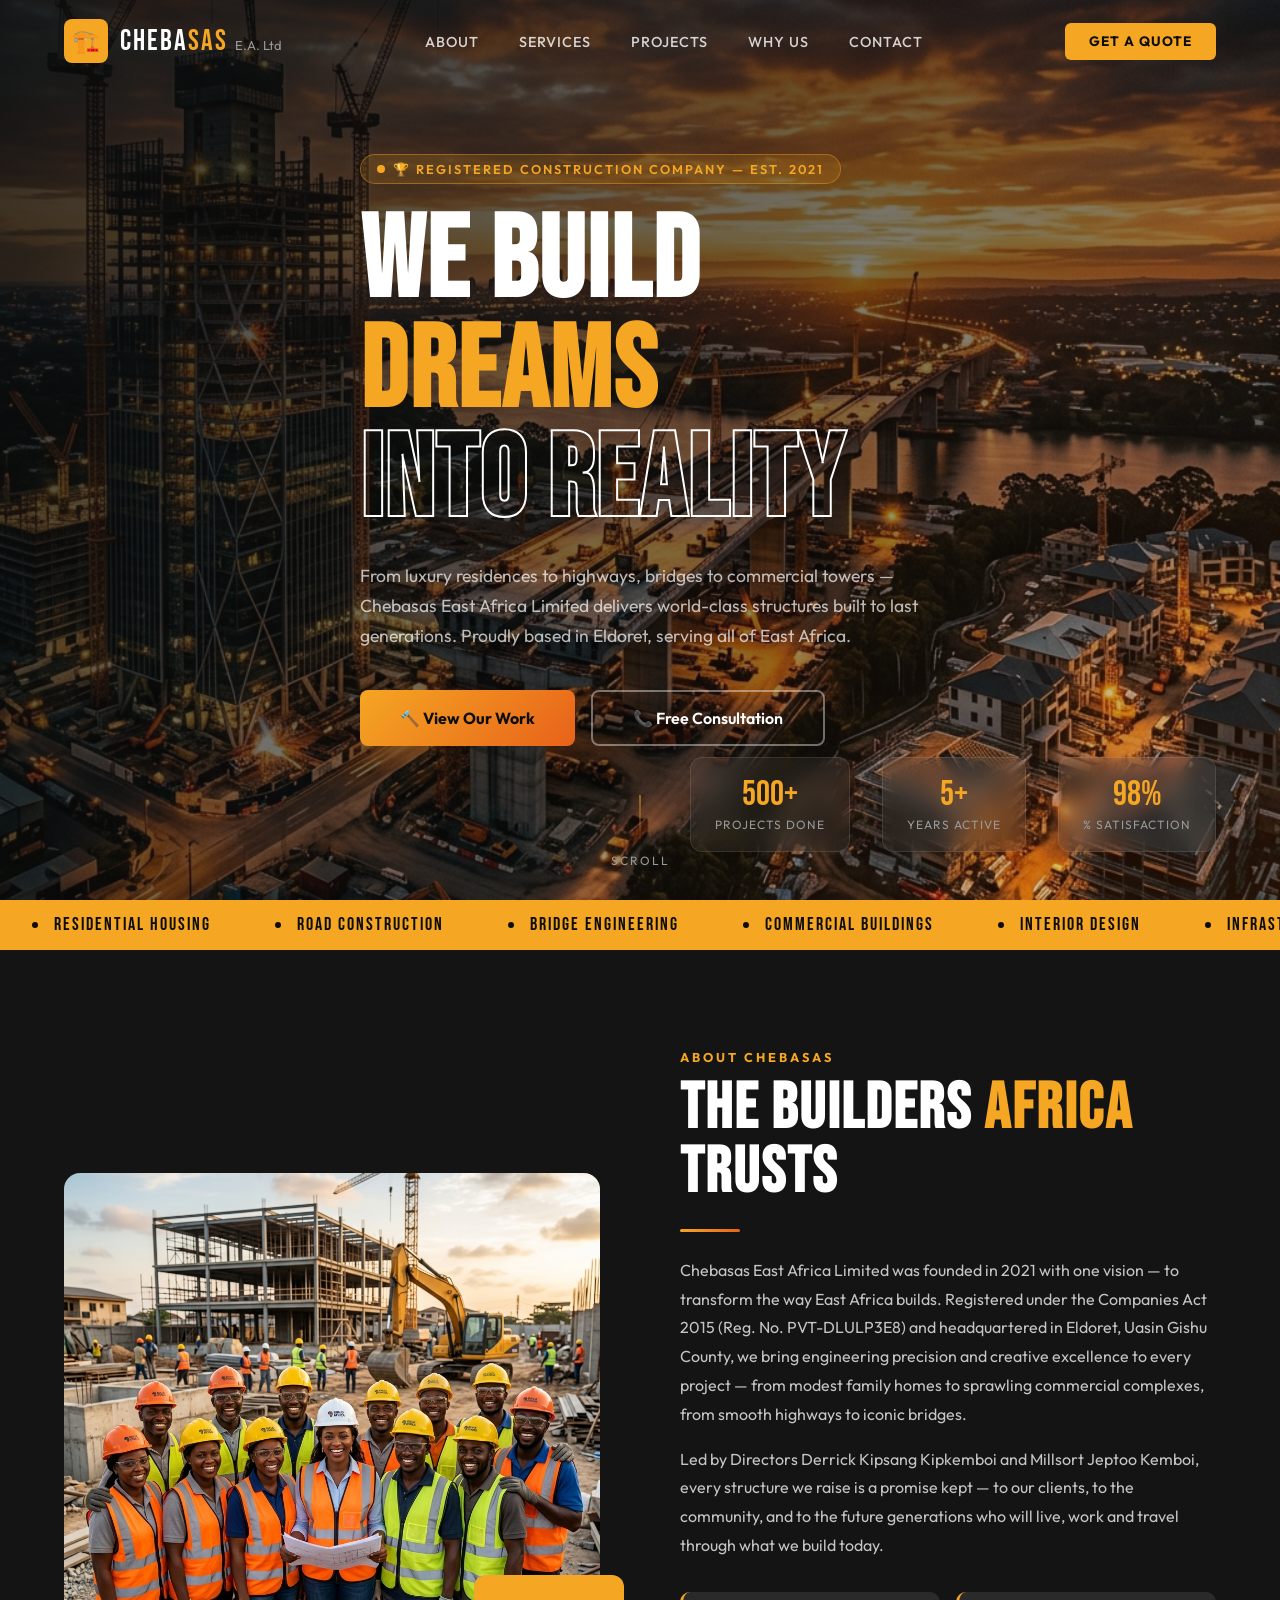
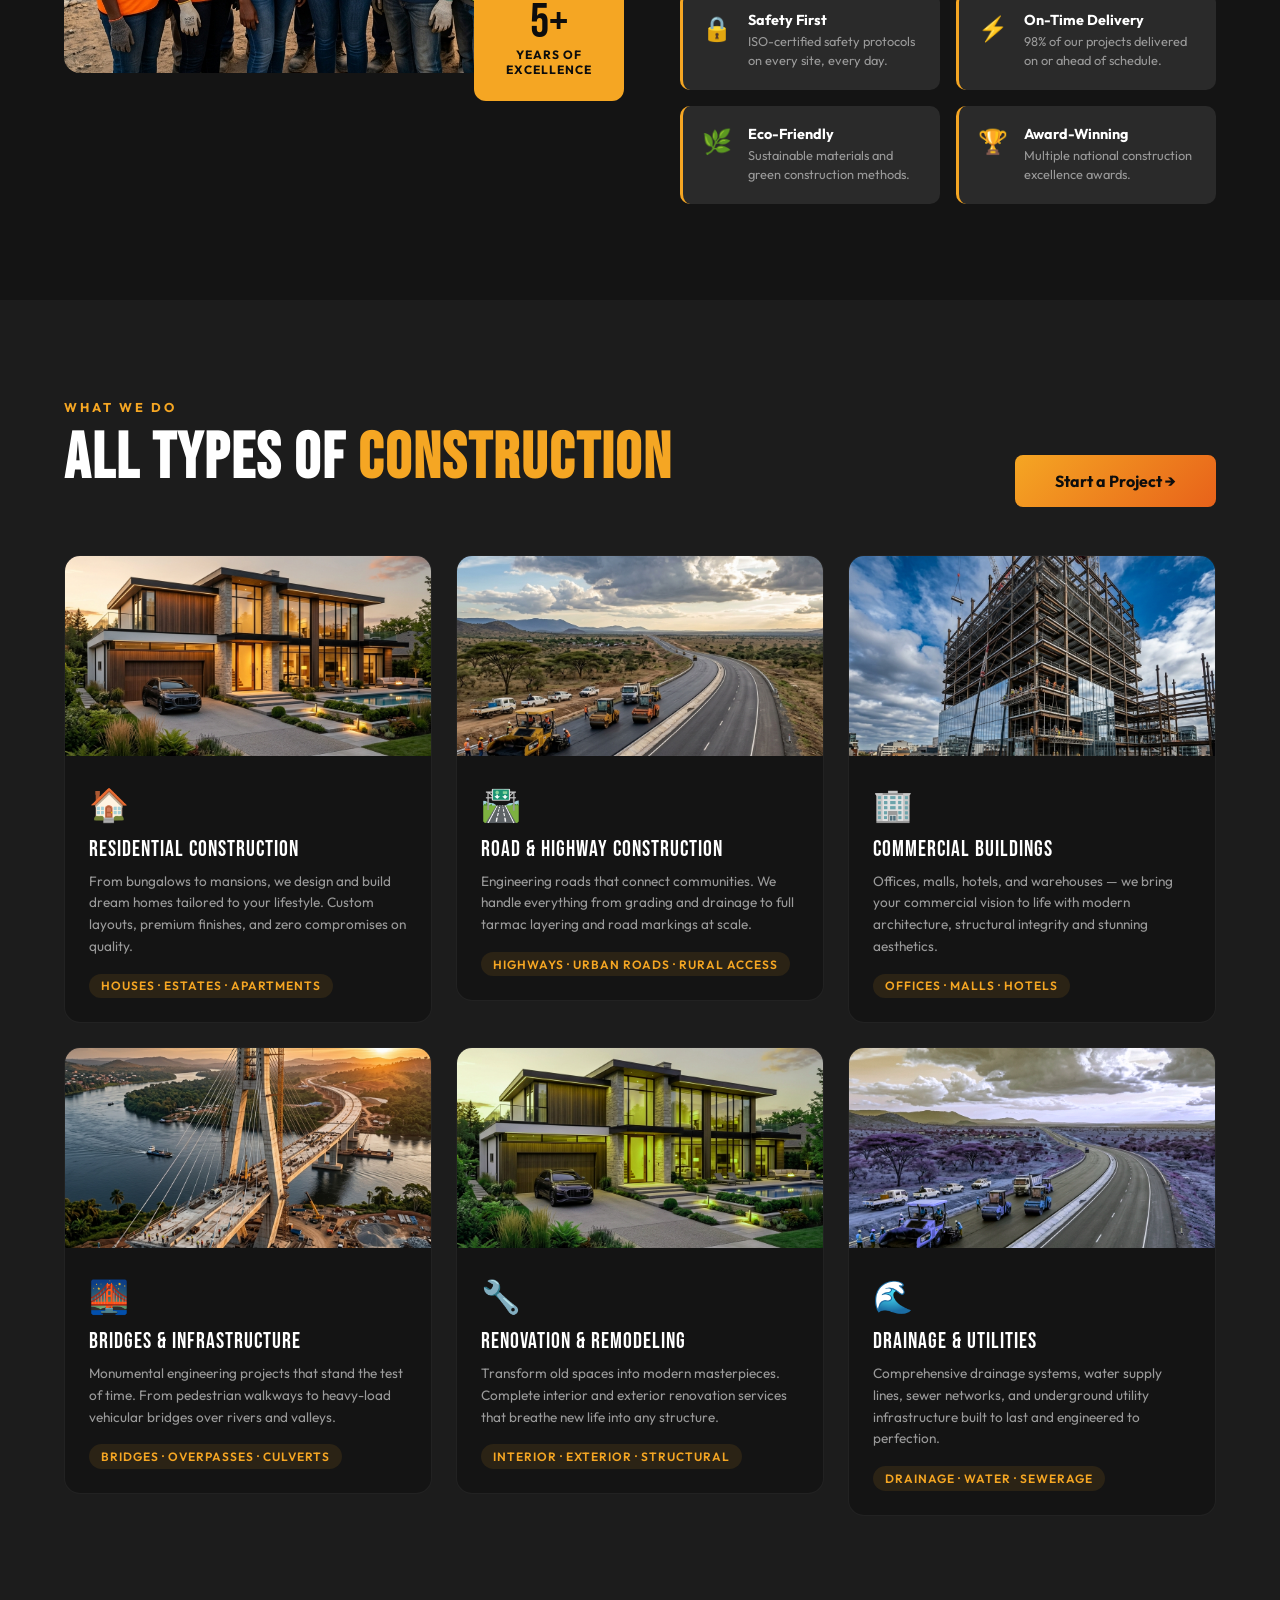
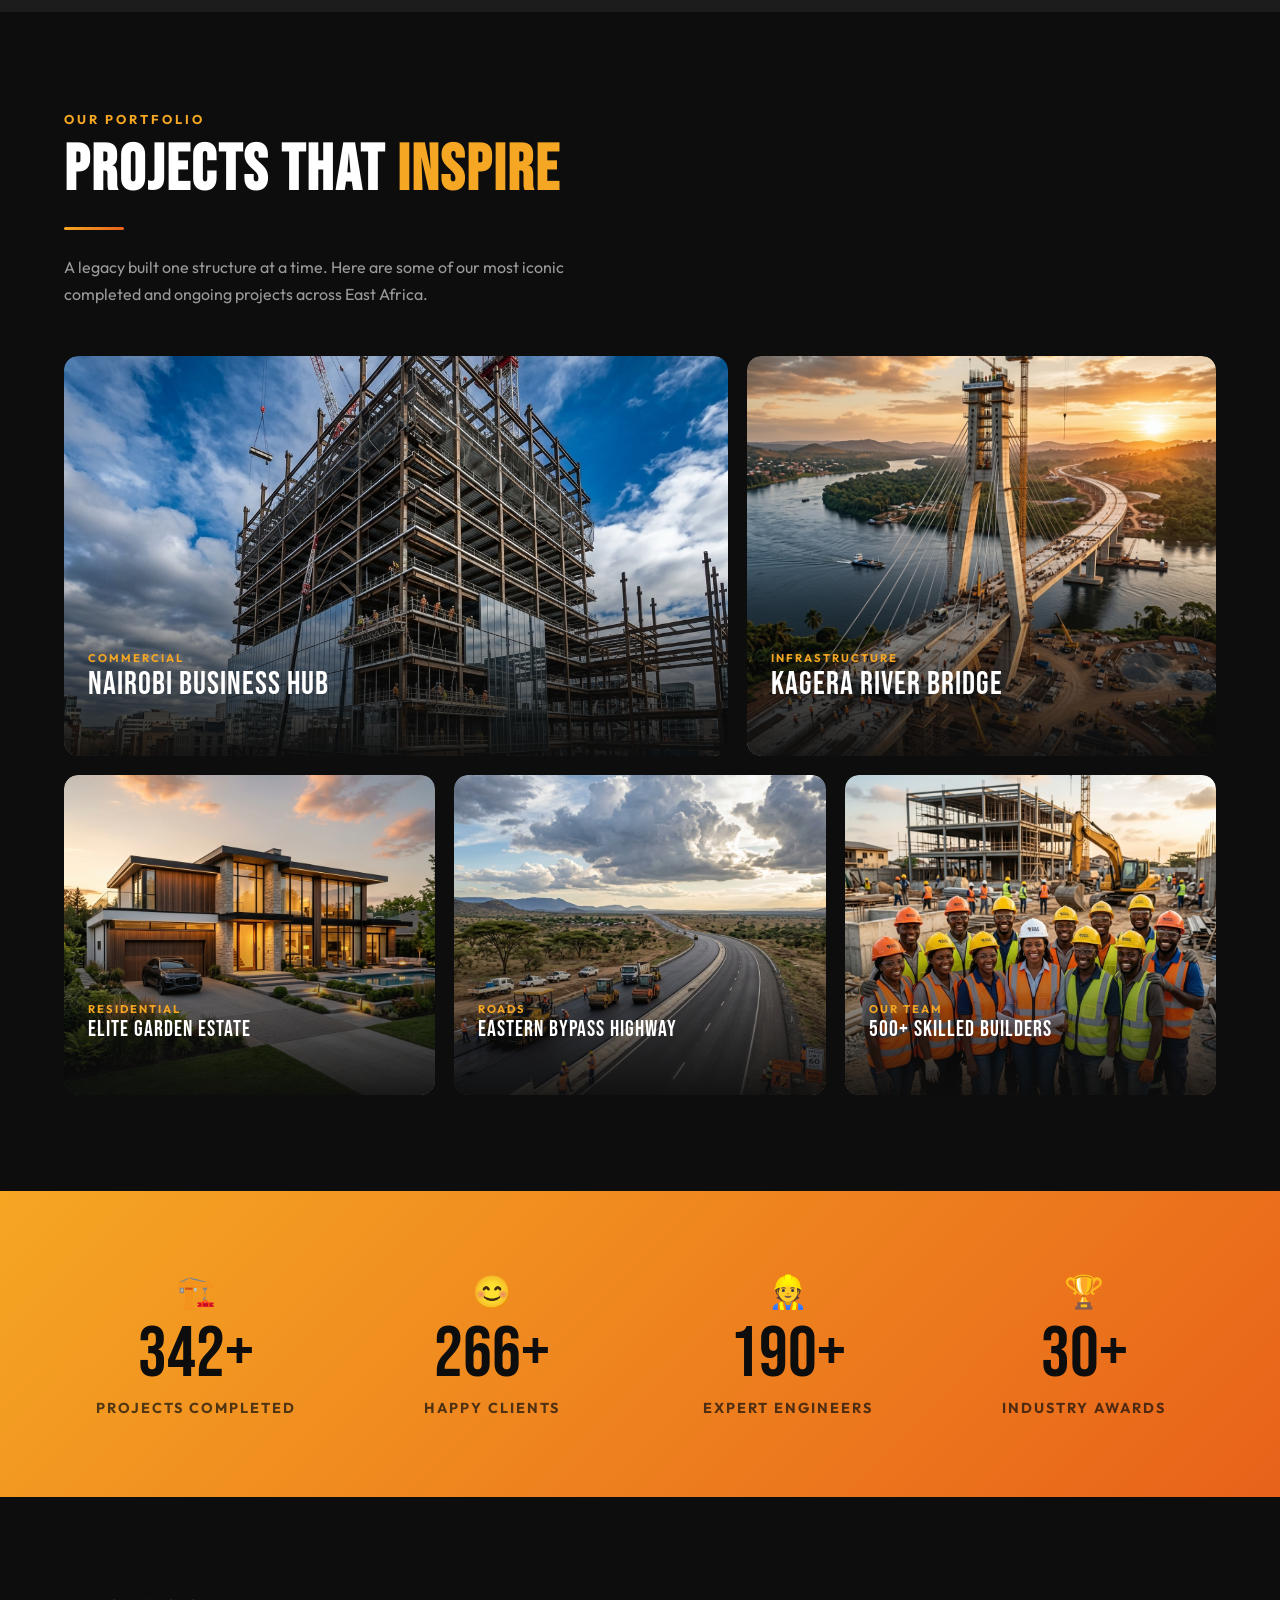
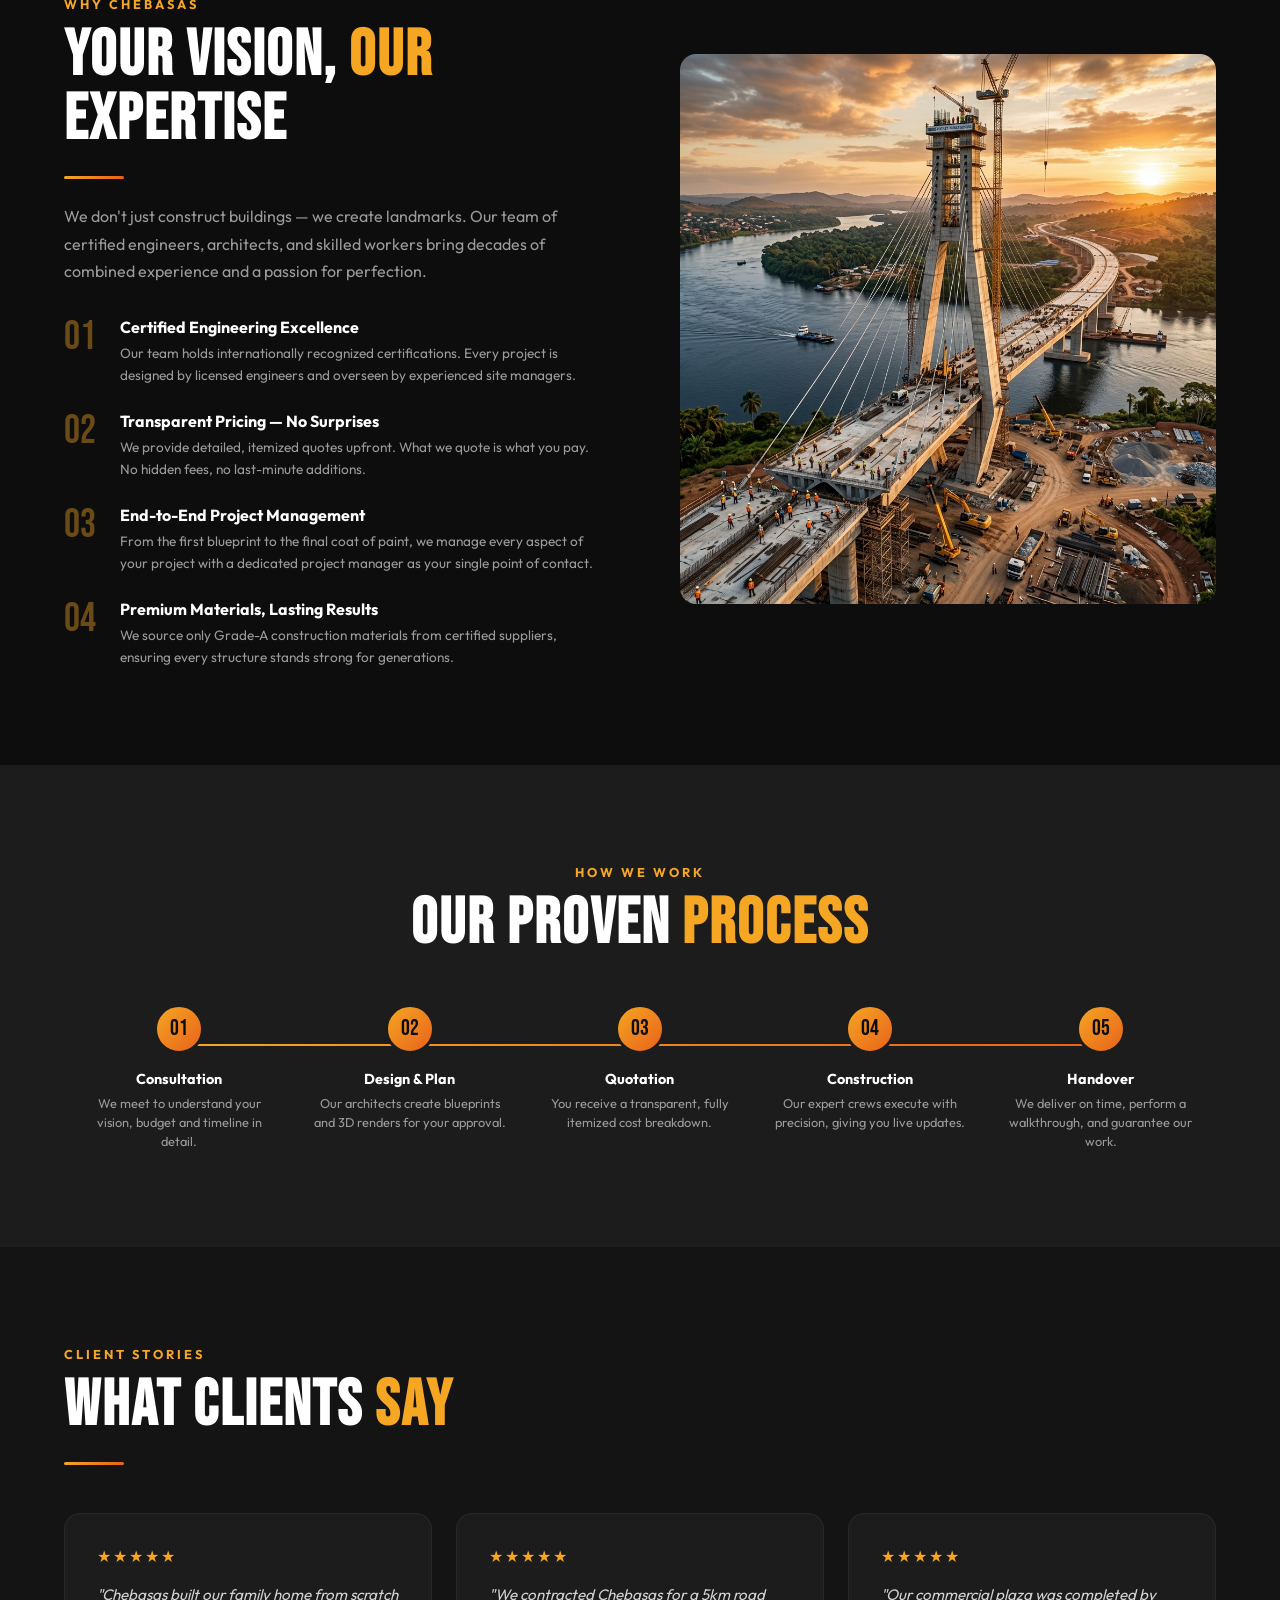
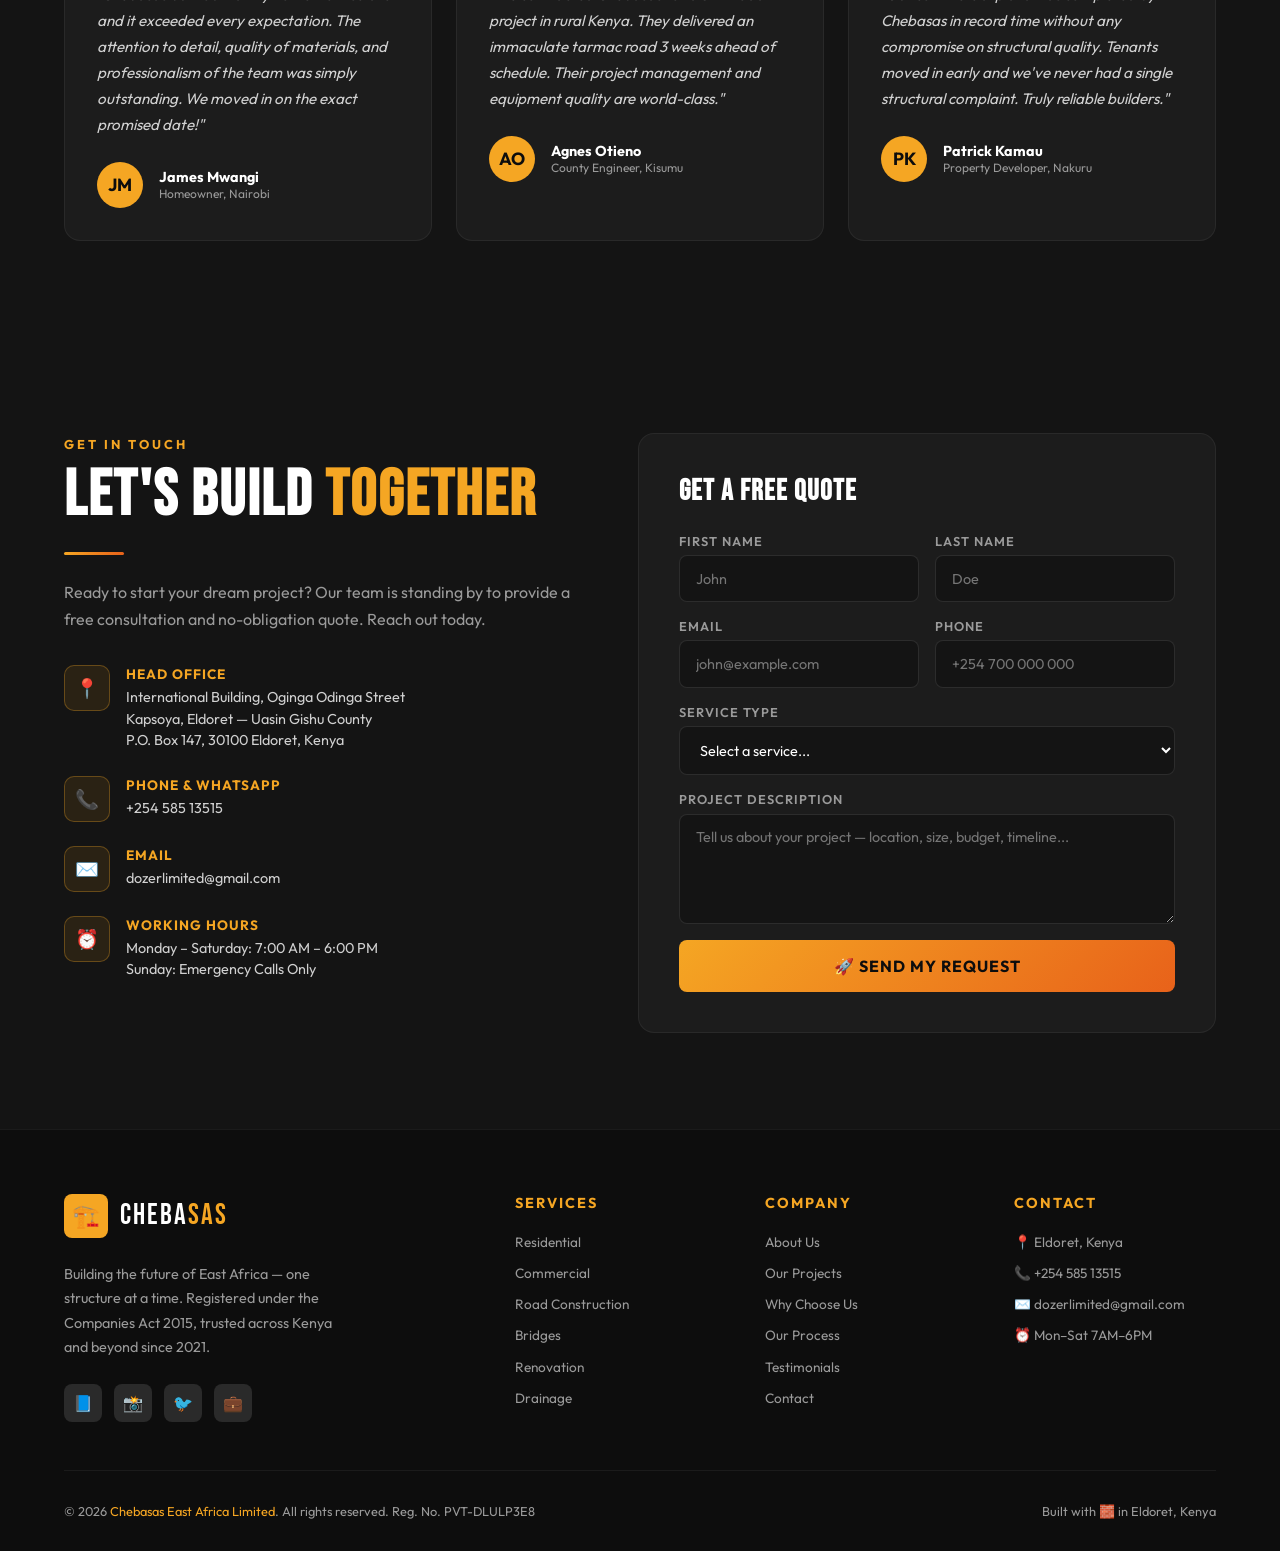
==== index.html @ a3291aaa "Initial commit - Chebasas Website Static Files" ====
<!DOCTYPE html>
<html lang="en">
<head>
  <meta charset="UTF-8" />
  <meta name="viewport" content="width=device-width, initial-scale=1.0" />
  <title>Chebasas East Africa Limited | Building Tomorrow, Today</title>
  <meta name="description" content="Chebasas East Africa Limited — Kenya's trusted construction experts in residential, commercial, road, bridge and infrastructure projects. Based in Eldoret, serving all of East Africa." />
  <link rel="stylesheet" href="style.css" />
</head>
<body>

<!-- NAV -->
<nav id="navbar">
  <a href="#hero" class="nav-logo">
    <div class="nav-logo-icon">🏗️</div>
    <div class="nav-logo-text">CHEBA<span>SAS</span> <small style="font-size:0.45em;letter-spacing:0;color:var(--text-muted);font-family:'Outfit',sans-serif;font-weight:400">E.A. Ltd</small></div>
  </a>
  <ul class="nav-links">
    <li><a href="#about">About</a></li>
    <li><a href="#services">Services</a></li>
    <li><a href="#projects">Projects</a></li>
    <li><a href="#why">Why Us</a></li>
    <li><a href="#contact">Contact</a></li>
  </ul>
  <a href="#contact" class="nav-cta">Get a Quote</a>
  <div class="hamburger" id="hamburger" onclick="toggleMenu()">
    <span></span><span></span><span></span>
  </div>
</nav>

<!-- HERO -->
<section id="hero">
  <div class="hero-bg"></div>
  <div class="hero-content">
    <div class="hero-badge">🏆 Registered Construction Company — Est. 2021</div>
    <h1 class="hero-title">
      <span>WE BUILD</span>
      <span class="accent">DREAMS</span>
      <span class="stroke">INTO REALITY</span>
    </h1>
    <p class="hero-sub">From luxury residences to highways, bridges to commercial towers — Chebasas East Africa Limited delivers world-class structures built to last generations. Proudly based in Eldoret, serving all of East Africa.</p>
    <div class="hero-actions">
      <a href="#projects" class="btn-primary">🔨 View Our Work</a>
      <a href="#contact" class="btn-outline">📞 Free Consultation</a>
    </div>
  </div>
  <div class="hero-stats">
    <div class="hero-stat">
      <div class="hero-stat-num" data-target="500">0</div>
      <div class="hero-stat-label">Projects Done</div>
    </div>
    <div class="hero-stat">
      <div class="hero-stat-num" data-target="5">0</div>
      <div class="hero-stat-label">Years Active</div>
    </div>
    <div class="hero-stat">
      <div class="hero-stat-num" data-target="98">0</div>
      <div class="hero-stat-label">% Satisfaction</div>
    </div>
  </div>
  <div class="scroll-indicator">
    <div class="scroll-line"></div>
    <span>Scroll</span>
  </div>
</section>

<!-- TICKER -->
<div id="ticker">
  <div class="ticker-wrap" id="ticker-wrap">
    <span class="ticker-item"><span class="ticker-dot"></span> RESIDENTIAL HOUSING</span>
    <span class="ticker-item"><span class="ticker-dot"></span> ROAD CONSTRUCTION</span>
    <span class="ticker-item"><span class="ticker-dot"></span> BRIDGE ENGINEERING</span>
    <span class="ticker-item"><span class="ticker-dot"></span> COMMERCIAL BUILDINGS</span>
    <span class="ticker-item"><span class="ticker-dot"></span> INTERIOR DESIGN</span>
    <span class="ticker-item"><span class="ticker-dot"></span> INFRASTRUCTURE</span>
    <span class="ticker-item"><span class="ticker-dot"></span> RENOVATIONS</span>
    <span class="ticker-item"><span class="ticker-dot"></span> DRAINAGE SYSTEMS</span>
    <span class="ticker-item"><span class="ticker-dot"></span> RESIDENTIAL HOUSING</span>
    <span class="ticker-item"><span class="ticker-dot"></span> ROAD CONSTRUCTION</span>
    <span class="ticker-item"><span class="ticker-dot"></span> BRIDGE ENGINEERING</span>
    <span class="ticker-item"><span class="ticker-dot"></span> COMMERCIAL BUILDINGS</span>
    <span class="ticker-item"><span class="ticker-dot"></span> INTERIOR DESIGN</span>
    <span class="ticker-item"><span class="ticker-dot"></span> INFRASTRUCTURE</span>
    <span class="ticker-item"><span class="ticker-dot"></span> RENOVATIONS</span>
    <span class="ticker-item"><span class="ticker-dot"></span> DRAINAGE SYSTEMS</span>
  </div>
</div>

<!-- ABOUT -->
<section id="about">
  <div class="container">
    <div class="about-grid">
      <div class="about-img-wrap fade-left">
        <img src="images/team_photo.png" alt="Chebasas Construction Team" class="about-img-main" />
        <div class="about-img-badge">
          <div class="num">5+</div>
          <div class="lbl">Years of<br>Excellence</div>
        </div>
      </div>
      <div class="fade-right">
        <span class="section-tag">About Chebasas</span>
        <h2 class="section-title">THE BUILDERS <span>AFRICA</span> TRUSTS</h2>
        <div class="divider"></div>
        <p style="color: rgba(255,255,255,0.75); line-height:1.8; margin-bottom:1rem;">Chebasas East Africa Limited was founded in 2021 with one vision — to transform the way East Africa builds. Registered under the Companies Act 2015 (Reg. No. PVT-DLULP3E8) and headquartered in Eldoret, Uasin Gishu County, we bring engineering precision and creative excellence to every project — from modest family homes to sprawling commercial complexes, from smooth highways to iconic bridges.</p>
        <p style="color: rgba(255,255,255,0.75); line-height:1.8; margin-bottom:2rem;">Led by Directors Derrick Kipsang Kipkemboi and Millsort Jeptoo Kemboi, every structure we raise is a promise kept — to our clients, to the community, and to the future generations who will live, work and travel through what we build today.</p>
        <div class="about-features">
          <div class="about-feat">
            <div class="about-feat-icon">🔒</div>
            <div><h4>Safety First</h4><p>ISO-certified safety protocols on every site, every day.</p></div>
          </div>
          <div class="about-feat">
            <div class="about-feat-icon">⚡</div>
            <div><h4>On-Time Delivery</h4><p>98% of our projects delivered on or ahead of schedule.</p></div>
          </div>
          <div class="about-feat">
            <div class="about-feat-icon">🌿</div>
            <div><h4>Eco-Friendly</h4><p>Sustainable materials and green construction methods.</p></div>
          </div>
          <div class="about-feat">
            <div class="about-feat-icon">🏆</div>
            <div><h4>Award-Winning</h4><p>Multiple national construction excellence awards.</p></div>
          </div>
        </div>
      </div>
    </div>
  </div>
</section>

<!-- SERVICES -->
<section id="services">
  <div class="container">
    <div class="services-header">
      <div>
        <span class="section-tag">What We Do</span>
        <h2 class="section-title">ALL TYPES OF <span>CONSTRUCTION</span></h2>
      </div>
      <a href="#contact" class="btn-primary">Start a Project →</a>
    </div>
    <div class="services-grid">
      <a href="service.html?id=residential" class="service-link fade-up" aria-label="View Residential Construction">
        <div class="service-card">
          <div class="service-card-overlay"></div>
          <img src="images/project_residential.png" alt="Residential Construction" class="service-card-img" />
          <div class="service-card-body">
            <div class="service-card-icon">🏠</div>
            <div class="service-card-title">Residential Construction</div>
            <p class="service-card-desc">From bungalows to mansions, we design and build dream homes tailored to your lifestyle. Custom layouts, premium finishes, and zero compromises on quality.</p>
            <span class="service-card-tag">Houses · Estates · Apartments</span>
          </div>
        </div>
      </a>
      <a href="service.html?id=roads" class="service-link fade-up" style="transition-delay:0.1s" aria-label="View Road Construction">
        <div class="service-card">
          <div class="service-card-overlay"></div>
          <img src="images/project_roads.png" alt="Road Construction" class="service-card-img" />
          <div class="service-card-body">
            <div class="service-card-icon">🛣️</div>
            <div class="service-card-title">Road & Highway Construction</div>
            <p class="service-card-desc">Engineering roads that connect communities. We handle everything from grading and drainage to full tarmac layering and road markings at scale.</p>
            <span class="service-card-tag">Highways · Urban Roads · Rural Access</span>
          </div>
        </div>
      </a>
      <a href="service.html?id=commercial" class="service-link fade-up" style="transition-delay:0.2s" aria-label="View Commercial Buildings">
        <div class="service-card">
          <div class="service-card-overlay"></div>
          <img src="images/project_commercial.png" alt="Commercial Construction" class="service-card-img" />
          <div class="service-card-body">
            <div class="service-card-icon">🏢</div>
            <div class="service-card-title">Commercial Buildings</div>
            <p class="service-card-desc">Offices, malls, hotels, and warehouses — we bring your commercial vision to life with modern architecture, structural integrity and stunning aesthetics.</p>
            <span class="service-card-tag">Offices · Malls · Hotels</span>
          </div>
        </div>
      </a>
      <a href="service.html?id=bridges" class="service-link fade-up" style="transition-delay:0.3s" aria-label="View Bridges & Infrastructure">
        <div class="service-card">
          <div class="service-card-overlay"></div>
          <img src="images/project_bridge.png" alt="Bridge Construction" class="service-card-img" />
          <div class="service-card-body">
            <div class="service-card-icon">🌉</div>
            <div class="service-card-title">Bridges & Infrastructure</div>
            <p class="service-card-desc">Monumental engineering projects that stand the test of time. From pedestrian walkways to heavy-load vehicular bridges over rivers and valleys.</p>
            <span class="service-card-tag">Bridges · Overpasses · Culverts</span>
          </div>
        </div>
      </a>
      <a href="service.html?id=renovation" class="service-link fade-up" style="transition-delay:0.4s" aria-label="View Renovation & Remodeling">
        <div class="service-card">
          <div class="service-card-overlay"></div>
          <img src="images/project_residential.png" alt="Renovation" class="service-card-img" style="filter:hue-rotate(30deg)" />
          <div class="service-card-body">
            <div class="service-card-icon">🔧</div>
            <div class="service-card-title">Renovation & Remodeling</div>
            <p class="service-card-desc">Transform old spaces into modern masterpieces. Complete interior and exterior renovation services that breathe new life into any structure.</p>
            <span class="service-card-tag">Interior · Exterior · Structural</span>
          </div>
        </div>
      </a>
      <a href="service.html?id=drainage" class="service-link fade-up" style="transition-delay:0.5s" aria-label="View Drainage & Utilities">
        <div class="service-card">
          <div class="service-card-overlay"></div>
          <img src="images/project_roads.png" alt="Drainage and Utilities" class="service-card-img" style="filter:hue-rotate(200deg)" />
          <div class="service-card-body">
            <div class="service-card-icon">🌊</div>
            <div class="service-card-title">Drainage & Utilities</div>
            <p class="service-card-desc">Comprehensive drainage systems, water supply lines, sewer networks, and underground utility infrastructure built to last and engineered to perfection.</p>
            <span class="service-card-tag">Drainage · Water · Sewerage</span>
          </div>
        </div>
      </a>
    </div>
  </div>
</section>

<!-- PROJECTS -->
<section id="projects">
  <div class="container">
    <span class="section-tag">Our Portfolio</span>
    <h2 class="section-title">PROJECTS THAT <span>INSPIRE</span></h2>
    <div class="divider"></div>
    <p class="section-sub">A legacy built one structure at a time. Here are some of our most iconic completed and ongoing projects across East Africa.</p>
    <div class="projects-grid">
      <a href="project.html?id=nairobi-hub" class="proj-link proj-1 fade-up" aria-label="View Nairobi Business Hub">
        <div class="proj">
          <img src="images/project_commercial.png" alt="Nairobi Commercial Tower" />
          <div class="proj-overlay"></div>
          <div class="proj-info">
            <div class="proj-cat">Commercial</div>
            <div class="proj-name big">Nairobi Business Hub</div>
            <div class="proj-arrow">→</div>
          </div>
        </div>
      </a>
      <a href="project.html?id=kagera-bridge" class="proj-link proj-2 fade-up" style="transition-delay:0.15s" aria-label="View Kagera River Bridge">
        <div class="proj">
          <img src="images/project_bridge.png" alt="River Bridge" />
          <div class="proj-overlay"></div>
          <div class="proj-info">
            <div class="proj-cat">Infrastructure</div>
            <div class="proj-name big">Kagera River Bridge</div>
            <div class="proj-arrow">→</div>
          </div>
        </div>
      </a>
      <a href="project.html?id=elite-estate" class="proj-link proj-3 fade-up" style="transition-delay:0.2s" aria-label="View Elite Garden Estate">
        <div class="proj">
          <img src="images/project_residential.png" alt="Luxury Estate" />
          <div class="proj-overlay"></div>
          <div class="proj-info">
            <div class="proj-cat">Residential</div>
            <div class="proj-name">Elite Garden Estate</div>
            <div class="proj-arrow">→</div>
          </div>
        </div>
      </a>
      <a href="project.html?id=eastern-bypass" class="proj-link proj-4 fade-up" style="transition-delay:0.3s" aria-label="View Eastern Bypass Highway">
        <div class="proj">
          <img src="images/project_roads.png" alt="Highway Project" />
          <div class="proj-overlay"></div>
          <div class="proj-info">
            <div class="proj-cat">Roads</div>
            <div class="proj-name">Eastern Bypass Highway</div>
            <div class="proj-arrow">→</div>
          </div>
        </div>
      </a>
      <a href="project.html?id=skilled-builders" class="proj-link proj-5 fade-up" style="transition-delay:0.4s" aria-label="Meet Our Team">
        <div class="proj">
          <img src="images/team_photo.png" alt="Team in Action" />
          <div class="proj-overlay"></div>
          <div class="proj-info">
            <div class="proj-cat">Our Team</div>
            <div class="proj-name">500+ Skilled Builders</div>
            <div class="proj-arrow">→</div>
          </div>
        </div>
      </a>
    </div>
  </div>
</section>

<!-- STATS -->
<section id="stats">
  <div class="container">
    <div class="stats-grid">
      <div class="fade-up">
        <div class="stat-icon">🏗️</div>
        <div class="stat-num" data-target="500">0</div>
        <div class="stat-label">Projects Completed</div>
      </div>
      <div class="fade-up" style="transition-delay:0.1s">
        <div class="stat-icon">😊</div>
        <div class="stat-num" data-target="400">0</div>
        <div class="stat-label">Happy Clients</div>
      </div>
      <div class="fade-up" style="transition-delay:0.2s">
        <div class="stat-icon">👷</div>
        <div class="stat-num" data-target="250">0</div>
        <div class="stat-label">Expert Engineers</div>
      </div>
      <div class="fade-up" style="transition-delay:0.3s">
        <div class="stat-icon">🏆</div>
        <div class="stat-num" data-target="30">0</div>
        <div class="stat-label">Industry Awards</div>
      </div>
    </div>
  </div>
</section>

<!-- WHY US -->
<section id="why">
  <div class="container">
    <div class="why-grid">
      <div class="fade-left">
        <span class="section-tag">Why Chebasas</span>
        <h2 class="section-title">YOUR VISION, <span>OUR</span> EXPERTISE</h2>
        <div class="divider"></div>
        <p style="color:var(--text-muted);line-height:1.7;margin-bottom:1rem;">We don't just construct buildings — we create landmarks. Our team of certified engineers, architects, and skilled workers bring decades of combined experience and a passion for perfection.</p>
        <div class="why-points">
          <div class="why-point">
            <div class="why-point-num">01</div>
            <div>
              <h4>Certified Engineering Excellence</h4>
              <p>Our team holds internationally recognized certifications. Every project is designed by licensed engineers and overseen by experienced site managers.</p>
            </div>
          </div>
          <div class="why-point">
            <div class="why-point-num">02</div>
            <div>
              <h4>Transparent Pricing — No Surprises</h4>
              <p>We provide detailed, itemized quotes upfront. What we quote is what you pay. No hidden fees, no last-minute additions.</p>
            </div>
          </div>
          <div class="why-point">
            <div class="why-point-num">03</div>
            <div>
              <h4>End-to-End Project Management</h4>
              <p>From the first blueprint to the final coat of paint, we manage every aspect of your project with a dedicated project manager as your single point of contact.</p>
            </div>
          </div>
          <div class="why-point">
            <div class="why-point-num">04</div>
            <div>
              <h4>Premium Materials, Lasting Results</h4>
              <p>We source only Grade-A construction materials from certified suppliers, ensuring every structure stands strong for generations.</p>
            </div>
          </div>
        </div>
      </div>
      <div class="fade-right">
        <img src="images/project_bridge.png" alt="Why Chebasas" class="why-img" />
      </div>
    </div>
  </div>
</section>

<!-- PROCESS -->
<section id="process">
  <div class="container">
    <div style="text-align:center; margin-bottom:1rem;">
      <span class="section-tag">How We Work</span>
      <h2 class="section-title">OUR PROVEN <span>PROCESS</span></h2>
    </div>
    <div class="process-steps">
      <div class="process-step fade-up">
        <div class="step-circle">01</div>
        <div class="step-title">Consultation</div>
        <p class="step-desc">We meet to understand your vision, budget and timeline in detail.</p>
      </div>
      <div class="process-step fade-up" style="transition-delay:0.1s">
        <div class="step-circle">02</div>
        <div class="step-title">Design & Plan</div>
        <p class="step-desc">Our architects create blueprints and 3D renders for your approval.</p>
      </div>
      <div class="process-step fade-up" style="transition-delay:0.2s">
        <div class="step-circle">03</div>
        <div class="step-title">Quotation</div>
        <p class="step-desc">You receive a transparent, fully itemized cost breakdown.</p>
      </div>
      <div class="process-step fade-up" style="transition-delay:0.3s">
        <div class="step-circle">04</div>
        <div class="step-title">Construction</div>
        <p class="step-desc">Our expert crews execute with precision, giving you live updates.</p>
      </div>
      <div class="process-step fade-up" style="transition-delay:0.4s">
        <div class="step-circle">05</div>
        <div class="step-title">Handover</div>
        <p class="step-desc">We deliver on time, perform a walkthrough, and guarantee our work.</p>
      </div>
    </div>
  </div>
</section>

<!-- TESTIMONIALS -->
<section id="testimonials">
  <div class="container">
    <span class="section-tag">Client Stories</span>
    <h2 class="section-title">WHAT CLIENTS <span>SAY</span></h2>
    <div class="divider"></div>
    <div class="testimonials-grid">
      <div class="testi-card fade-up">
        <div class="stars">★★★★★</div>
        <p class="testi-text">"Chebasas built our family home from scratch and it exceeded every expectation. The attention to detail, quality of materials, and professionalism of the team was simply outstanding. We moved in on the exact promised date!"</p>
        <div class="testi-author">
          <div class="testi-avatar">JM</div>
          <div>
            <div class="testi-name">James Mwangi</div>
            <div class="testi-role">Homeowner, Nairobi</div>
          </div>
        </div>
      </div>
      <div class="testi-card fade-up" style="transition-delay:0.1s">
        <div class="stars">★★★★★</div>
        <p class="testi-text">"We contracted Chebasas for a 5km road project in rural Kenya. They delivered an immaculate tarmac road 3 weeks ahead of schedule. Their project management and equipment quality are world-class."</p>
        <div class="testi-author">
          <div class="testi-avatar">AO</div>
          <div>
            <div class="testi-name">Agnes Otieno</div>
            <div class="testi-role">County Engineer, Kisumu</div>
          </div>
        </div>
      </div>
      <div class="testi-card fade-up" style="transition-delay:0.2s">
        <div class="stars">★★★★★</div>
        <p class="testi-text">"Our commercial plaza was completed by Chebasas in record time without any compromise on structural quality. Tenants moved in early and we've never had a single structural complaint. Truly reliable builders."</p>
        <div class="testi-author">
          <div class="testi-avatar">PK</div>
          <div>
            <div class="testi-name">Patrick Kamau</div>
            <div class="testi-role">Property Developer, Nakuru</div>
          </div>
        </div>
      </div>
    </div>
  </div>
</section>

<!-- CONTACT -->
<section id="contact">
  <div class="container">
    <div class="contact-grid">
      <div class="fade-left">
        <span class="section-tag">Get In Touch</span>
        <h2 class="section-title">LET'S BUILD <span>TOGETHER</span></h2>
        <div class="divider"></div>
        <p style="color:var(--text-muted);line-height:1.7;margin-bottom:2rem;">Ready to start your dream project? Our team is standing by to provide a free consultation and no-obligation quote. Reach out today.</p>
        <div class="contact-info">
          <div class="contact-item">
            <div class="contact-icon">📍</div>
            <div>
              <h4>Head Office</h4>
              <p>International Building, Oginga Odinga Street<br>Kapsoya, Eldoret — Uasin Gishu County<br>P.O. Box 147, 30100 Eldoret, Kenya</p>
            </div>
          </div>
          <div class="contact-item">
            <div class="contact-icon">📞</div>
            <div>
              <h4>Phone & WhatsApp</h4>
              <p>+254 585 13515</p>
            </div>
          </div>
          <div class="contact-item">
            <div class="contact-icon">✉️</div>
            <div>
              <h4>Email</h4>
              <p>dozerlimited@gmail.com</p>
            </div>
          </div>
          <div class="contact-item">
            <div class="contact-icon">⏰</div>
            <div>
              <h4>Working Hours</h4>
              <p>Monday – Saturday: 7:00 AM – 6:00 PM<br>Sunday: Emergency Calls Only</p>
            </div>
          </div>
        </div>
      </div>
      <div class="fade-right">
        <div class="contact-form">
          <h3>GET A FREE QUOTE</h3>
          <div class="form-row">
            <div class="form-group">
              <label for="fname">First Name</label>
              <input type="text" id="fname" placeholder="John" />
            </div>
            <div class="form-group">
              <label for="lname">Last Name</label>
              <input type="text" id="lname" placeholder="Doe" />
            </div>
          </div>
          <div class="form-row">
            <div class="form-group">
              <label for="email">Email</label>
              <input type="email" id="email" placeholder="john@example.com" />
            </div>
            <div class="form-group">
              <label for="phone">Phone</label>
              <input type="tel" id="phone" placeholder="+254 700 000 000" />
            </div>
          </div>
          <div class="form-group">
            <label for="service">Service Type</label>
            <select id="service">
              <option value="">Select a service...</option>
              <option>Residential Construction</option>
              <option>Commercial Building</option>
              <option>Road Construction</option>
              <option>Bridge / Infrastructure</option>
              <option>Renovation & Remodeling</option>
              <option>Drainage & Utilities</option>
              <option>Other</option>
            </select>
          </div>
          <div class="form-group">
            <label for="message">Project Description</label>
            <textarea id="message" placeholder="Tell us about your project — location, size, budget, timeline..."></textarea>
          </div>
          <button type="button" class="btn-submit" onclick="submitForm()">🚀 Send My Request</button>
        </div>
      </div>
    </div>
  </div>
</section>

<!-- FOOTER -->
<footer>
  <div class="container">
    <div class="footer-grid">
      <div class="footer-brand">
        <a href="#hero" class="nav-logo" style="margin-bottom:0.5rem;display:inline-flex">
          <div class="nav-logo-icon">🏗️</div>
          <div class="nav-logo-text">CHEBA<span>SAS</span></div>
        </a>
        <p>Building the future of East Africa — one structure at a time. Registered under the Companies Act 2015, trusted across Kenya and beyond since 2021.</p>
        <div class="footer-socials">
          <a href="#" class="social-btn">📘</a>
          <a href="#" class="social-btn">📸</a>
          <a href="#" class="social-btn">🐦</a>
          <a href="#" class="social-btn">💼</a>
        </div>
      </div>
      <div class="footer-col">
        <h4>Services</h4>
        <ul>
          <li><a href="#services">Residential</a></li>
          <li><a href="#services">Commercial</a></li>
          <li><a href="#services">Road Construction</a></li>
          <li><a href="#services">Bridges</a></li>
          <li><a href="#services">Renovation</a></li>
          <li><a href="#services">Drainage</a></li>
        </ul>
      </div>
      <div class="footer-col">
        <h4>Company</h4>
        <ul>
          <li><a href="#about">About Us</a></li>
          <li><a href="#projects">Our Projects</a></li>
          <li><a href="#why">Why Choose Us</a></li>
          <li><a href="#process">Our Process</a></li>
          <li><a href="#testimonials">Testimonials</a></li>
          <li><a href="#contact">Contact</a></li>
        </ul>
      </div>
      <div class="footer-col">
        <h4>Contact</h4>
        <ul>
          <li><a href="#">📍 Eldoret, Kenya</a></li>
          <li><a href="tel:+25458513515">📞 +254 585 13515</a></li>
          <li><a href="mailto:dozerlimited@gmail.com">✉️ dozerlimited@gmail.com</a></li>
          <li><a href="#">⏰ Mon–Sat 7AM–6PM</a></li>
        </ul>
      </div>
    </div>
    <div class="footer-bottom">
      <p>© 2026 <span>Chebasas East Africa Limited</span>. All rights reserved. Reg. No. PVT-DLULP3E8</p>
      <p>Built with 🧱 in Eldoret, Kenya</p>
    </div>
  </div>
</footer>

<script src="script.js"></script>
</body>
</html>
---- style.css ----
@import url('https://fonts.googleapis.com/css2?family=Outfit:wght@300;400;500;600;700;800;900&family=Bebas+Neue&display=swap');

*, *::before, *::after { margin: 0; padding: 0; box-sizing: border-box; }

:root {
  --gold: #F5A623;
  --gold-dark: #C8820F;
  --orange: #E8621A;
  --dark: #0D0D0D;
  --dark2: #141414;
  --dark3: #1C1C1C;
  --gray: #2A2A2A;
  --light: #F0EDE8;
  --white: #FFFFFF;
  --text-muted: #9A9A9A;
}

html { scroll-behavior: smooth; }
body { font-family: 'Outfit', sans-serif; background: var(--dark); color: var(--white); overflow-x: hidden; }

/* Scrollbar */
::-webkit-scrollbar { width: 6px; }
::-webkit-scrollbar-track { background: var(--dark); }
::-webkit-scrollbar-thumb { background: var(--gold); border-radius: 3px; }

/* NAV */
nav {
  position: fixed; top: 0; width: 100%; z-index: 1000;
  padding: 1.2rem 4rem;
  display: flex; align-items: center; justify-content: space-between;
  transition: all 0.4s ease;
}
nav.scrolled { background: rgba(13,13,13,0.95); backdrop-filter: blur(20px); padding: 0.8rem 4rem; border-bottom: 1px solid rgba(245,166,35,0.2); }
.nav-logo { display: flex; align-items: center; gap: 0.75rem; text-decoration: none; }
.nav-logo-icon { width: 44px; height: 44px; background: var(--gold); border-radius: 8px; display: flex; align-items: center; justify-content: center; font-size: 1.4rem; }
.nav-logo-text { font-family: 'Bebas Neue', sans-serif; font-size: 1.8rem; letter-spacing: 2px; color: var(--white); }
.nav-logo-text span { color: var(--gold); }
.nav-links { display: flex; gap: 2.5rem; list-style: none; }
.nav-links a { text-decoration: none; color: rgba(255,255,255,0.8); font-size: 0.9rem; font-weight: 500; letter-spacing: 1px; text-transform: uppercase; transition: color 0.3s; }
.nav-links a:hover { color: var(--gold); }
.nav-cta { background: var(--gold); color: var(--dark); padding: 0.6rem 1.5rem; border-radius: 6px; font-weight: 700; text-decoration: none; font-size: 0.85rem; letter-spacing: 1px; text-transform: uppercase; transition: all 0.3s; }
.nav-cta:hover { background: var(--orange); color: var(--white); transform: translateY(-2px); }
.hamburger { display: none; flex-direction: column; gap: 5px; cursor: pointer; }
.hamburger span { width: 26px; height: 2px; background: var(--white); transition: all 0.3s; }

/* HERO */
#hero {
  position: relative; height: 100vh; min-height: 700px;
  display: flex; align-items: center;
  overflow: hidden;
}
.hero-bg {
  position: absolute; inset: 0;
  background: url('images/hero_bg.png') center/cover no-repeat;
}
.hero-bg::after {
  content: ''; position: absolute; inset: 0;
  background: linear-gradient(135deg, rgba(13,13,13,0.85) 0%, rgba(13,13,13,0.5) 60%, rgba(232,98,26,0.15) 100%);
}
.hero-content { position: relative; z-index: 2; max-width: 1300px; margin: 0 auto; padding: 0 4rem; }
.hero-badge { display: inline-flex; align-items: center; gap: 0.5rem; background: rgba(245,166,35,0.15); border: 1px solid rgba(245,166,35,0.4); padding: 0.4rem 1rem; border-radius: 50px; font-size: 0.8rem; font-weight: 600; letter-spacing: 2px; text-transform: uppercase; color: var(--gold); margin-bottom: 1.5rem; }
.hero-badge::before { content: ''; width: 8px; height: 8px; background: var(--gold); border-radius: 50%; animation: pulse 2s infinite; }
@keyframes pulse { 0%,100%{opacity:1;transform:scale(1)} 50%{opacity:0.5;transform:scale(1.3)} }
.hero-title { font-family: 'Bebas Neue', sans-serif; font-size: clamp(4rem, 9vw, 8rem); line-height: 0.95; letter-spacing: 2px; margin-bottom: 1.5rem; }
.hero-title .accent { color: var(--gold); display: block; }
.hero-title .stroke { -webkit-text-stroke: 2px var(--white); color: transparent; display: block; }
.hero-sub { font-size: 1.1rem; color: rgba(255,255,255,0.7); max-width: 560px; line-height: 1.7; margin-bottom: 2.5rem; }
.hero-actions { display: flex; gap: 1rem; flex-wrap: wrap; }
.btn-primary { background: linear-gradient(135deg, var(--gold), var(--orange)); color: var(--dark); padding: 1rem 2.5rem; border-radius: 8px; font-weight: 700; text-decoration: none; font-size: 1rem; transition: all 0.3s; display: inline-flex; align-items: center; gap: 0.5rem; }
.btn-primary:hover { transform: translateY(-3px); box-shadow: 0 20px 50px rgba(245,166,35,0.4); }
.btn-outline { border: 2px solid rgba(255,255,255,0.4); color: var(--white); padding: 1rem 2.5rem; border-radius: 8px; font-weight: 600; text-decoration: none; font-size: 1rem; transition: all 0.3s; display: inline-flex; align-items: center; gap: 0.5rem; }
.btn-outline:hover { border-color: var(--gold); color: var(--gold); transform: translateY(-3px); }
.hero-stats { position: absolute; bottom: 3rem; right: 4rem; z-index: 2; display: flex; gap: 2rem; }
.hero-stat { text-align: center; background: rgba(255,255,255,0.05); backdrop-filter: blur(10px); border: 1px solid rgba(255,255,255,0.1); border-radius: 12px; padding: 1.2rem 1.5rem; }
.hero-stat-num { font-family: 'Bebas Neue', sans-serif; font-size: 2.2rem; color: var(--gold); line-height: 1; }
.hero-stat-label { font-size: 0.75rem; color: var(--text-muted); text-transform: uppercase; letter-spacing: 1px; margin-top: 0.3rem; }
.scroll-indicator { position: absolute; bottom: 2rem; left: 50%; transform: translateX(-50%); z-index: 2; display: flex; flex-direction: column; align-items: center; gap: 0.5rem; color: var(--text-muted); font-size: 0.75rem; letter-spacing: 2px; text-transform: uppercase; }
.scroll-line { width: 1px; height: 50px; background: linear-gradient(to bottom, var(--gold), transparent); animation: scrollAnim 2s infinite; }
@keyframes scrollAnim { 0%{opacity:0;transform:scaleY(0);transform-origin:top} 50%{opacity:1} 100%{opacity:0;transform:scaleY(1)} }

/* SECTIONS */
section { padding: 6rem 0; }
.container { max-width: 1300px; margin: 0 auto; padding: 0 4rem; }
.section-tag { display: inline-block; color: var(--gold); font-size: 0.8rem; font-weight: 700; letter-spacing: 3px; text-transform: uppercase; margin-bottom: 0.75rem; }
.section-title { font-family: 'Bebas Neue', sans-serif; font-size: clamp(2.5rem, 5vw, 4rem); letter-spacing: 2px; line-height: 1; margin-bottom: 1rem; }
.section-title span { color: var(--gold); }
.section-sub { color: var(--text-muted); font-size: 1rem; line-height: 1.7; max-width: 550px; }
.divider { width: 60px; height: 3px; background: linear-gradient(to right, var(--gold), var(--orange)); border-radius: 2px; margin: 1.5rem 0; }

/* TICKER */
#ticker { background: var(--gold); padding: 0.9rem 0; overflow: hidden; }
.ticker-wrap { display: flex; animation: ticker 25s linear infinite; width: max-content; }
.ticker-item { display: flex; align-items: center; gap: 1rem; white-space: nowrap; padding: 0 2rem; font-family: 'Bebas Neue', sans-serif; font-size: 1.1rem; letter-spacing: 2px; color: var(--dark); }
.ticker-dot { width: 6px; height: 6px; background: var(--dark); border-radius: 50%; }
@keyframes ticker { from{transform:translateX(0)} to{transform:translateX(-50%)} }

/* ABOUT */
#about { background: var(--dark2); }
.about-grid { display: grid; grid-template-columns: 1fr 1fr; gap: 5rem; align-items: center; }
.about-img-wrap { position: relative; }
.about-img-main { width: 100%; height: 500px; object-fit: cover; border-radius: 16px; }
.about-img-badge { position: absolute; bottom: -1.5rem; right: -1.5rem; background: var(--gold); border-radius: 12px; padding: 1.5rem 2rem; text-align: center; }
.about-img-badge .num { font-family: 'Bebas Neue', sans-serif; font-size: 3rem; color: var(--dark); line-height: 1; }
.about-img-badge .lbl { font-size: 0.75rem; font-weight: 700; color: var(--dark); text-transform: uppercase; letter-spacing: 1px; }
.about-features { display: grid; grid-template-columns: 1fr 1fr; gap: 1rem; margin-top: 2rem; }
.about-feat { background: var(--gray); border-radius: 10px; padding: 1.2rem; display: flex; align-items: flex-start; gap: 1rem; border-left: 3px solid var(--gold); }
.about-feat-icon { font-size: 1.5rem; margin-top: 0.1rem; }
.about-feat h4 { font-size: 0.9rem; font-weight: 700; margin-bottom: 0.2rem; }
.about-feat p { font-size: 0.8rem; color: var(--text-muted); line-height: 1.5; }

/* SERVICES */
#services { background: var(--dark3); }
.services-header { display: flex; justify-content: space-between; align-items: flex-end; margin-bottom: 3rem; }
.services-grid { display: grid; grid-template-columns: repeat(3, 1fr); gap: 1.5rem; }
.service-card {
  background: var(--dark2); border-radius: 16px; overflow: hidden;
  border: 1px solid rgba(255,255,255,0.06);
  transition: all 0.4s ease; cursor: default; position: relative;
}
.service-card:hover { transform: translateY(-8px); border-color: var(--gold); box-shadow: 0 30px 60px rgba(0,0,0,0.4); }
.service-card-img { width: 100%; height: 200px; object-fit: cover; transition: transform 0.5s; }
.service-card:hover .service-card-img { transform: scale(1.05); }
.service-card-body { padding: 1.5rem; }
.service-card-icon { font-size: 2rem; margin-bottom: 0.75rem; }
.service-card-title { font-family: 'Bebas Neue', sans-serif; font-size: 1.4rem; letter-spacing: 1px; margin-bottom: 0.5rem; color: var(--white); }
.service-card-desc { font-size: 0.85rem; color: var(--text-muted); line-height: 1.6; }
.service-card-tag { display: inline-block; margin-top: 1rem; background: rgba(245,166,35,0.1); color: var(--gold); font-size: 0.75rem; font-weight: 600; padding: 0.3rem 0.75rem; border-radius: 50px; letter-spacing: 1px; text-transform: uppercase; }
.service-card-overlay { position: absolute; inset: 0; background: linear-gradient(to top, rgba(245,166,35,0.08), transparent); opacity: 0; transition: opacity 0.4s; border-radius: 16px; }
.service-card:hover .service-card-overlay { opacity: 1; }
.service-link { display: block; text-decoration: none; color: inherit; border-radius: 16px; transition: transform 0.4s ease; }
.service-link:hover { transform: translateY(-8px); }
.service-link:hover .service-card { border-color: var(--gold); box-shadow: 0 30px 60px rgba(0,0,0,0.4); }
.service-link:hover .service-card-img { transform: scale(1.05); }
.service-link:hover .service-card-overlay { opacity: 1; }
.service-link .service-card { transition: all 0.4s ease; }
.service-link .service-card:hover { transform: none; }

/* PROJECTS */
#projects { background: var(--dark); }
.projects-grid { display: grid; grid-template-columns: repeat(12, 1fr); gap: 1.2rem; margin-top: 3rem; }

/* Project links hold the grid span so the entire cell is clickable */
.proj-link { display: block; text-decoration: none; border-radius: 14px; overflow: hidden; position: relative; }
.proj-link:hover .proj { transform: none; }

.proj-link.proj-1 { grid-column: span 7; height: 400px; }
.proj-link.proj-2 { grid-column: span 5; height: 400px; }
.proj-link.proj-3 { grid-column: span 4; height: 320px; }
.proj-link.proj-4 { grid-column: span 4; height: 320px; }
.proj-link.proj-5 { grid-column: span 4; height: 320px; }

.proj { position: relative; width: 100%; height: 100%; border-radius: 14px; overflow: hidden; cursor: pointer; }
.proj img { width: 100%; height: 100%; object-fit: cover; transition: transform 0.5s; }
.proj-link:hover .proj img { transform: scale(1.08); }
.proj-overlay { position: absolute; inset: 0; background: linear-gradient(to top, rgba(13,13,13,0.9) 0%, transparent 50%); pointer-events: none; }
.proj-info { position: absolute; bottom: 0; left: 0; right: 0; padding: 1.5rem; transform: translateY(20px); transition: transform 0.3s; }
.proj-link:hover .proj-info { transform: translateY(0); }
.proj-cat { font-size: 0.7rem; font-weight: 700; color: var(--gold); letter-spacing: 2px; text-transform: uppercase; }
.proj-name { font-family: 'Bebas Neue', sans-serif; font-size: 1.4rem; letter-spacing: 1px; color: var(--white); }
.proj-name.big { font-size: 2rem; }
.proj-arrow { display: inline-flex; align-items: center; justify-content: center; width: 36px; height: 36px; background: var(--gold); border-radius: 50%; color: var(--dark); font-size: 1.1rem; font-weight: 700; margin-top: 0.75rem; opacity: 0; transform: translateX(-10px); transition: all 0.3s; }
.proj-link:hover .proj-arrow { opacity: 1; transform: translateX(0); }

/* STATS */
#stats { background: linear-gradient(135deg, var(--gold) 0%, var(--orange) 100%); padding: 5rem 0; }
.stats-grid { display: grid; grid-template-columns: repeat(4, 1fr); gap: 2rem; text-align: center; }
.stat-num { font-family: 'Bebas Neue', sans-serif; font-size: 4.5rem; color: var(--dark); line-height: 1; }
.stat-label { font-size: 0.9rem; font-weight: 700; color: rgba(13,13,13,0.7); text-transform: uppercase; letter-spacing: 2px; margin-top: 0.5rem; }
.stat-icon { font-size: 2rem; margin-bottom: 0.5rem; }

/* TESTIMONIALS */
#testimonials { background: var(--dark2); }
.testimonials-grid { display: grid; grid-template-columns: repeat(3, 1fr); gap: 1.5rem; margin-top: 3rem; }
.testi-card { background: var(--dark3); border-radius: 16px; padding: 2rem; border: 1px solid rgba(255,255,255,0.06); transition: all 0.3s; }
.testi-card:hover { border-color: rgba(245,166,35,0.3); transform: translateY(-4px); }
.stars { color: var(--gold); font-size: 1rem; letter-spacing: 2px; margin-bottom: 1rem; }
.testi-text { font-size: 0.95rem; color: rgba(255,255,255,0.8); line-height: 1.7; font-style: italic; margin-bottom: 1.5rem; }
.testi-author { display: flex; align-items: center; gap: 1rem; }
.testi-avatar { width: 46px; height: 46px; border-radius: 50%; background: var(--gold); display: flex; align-items: center; justify-content: center; font-weight: 700; color: var(--dark); font-size: 1.1rem; }
.testi-name { font-weight: 700; font-size: 0.9rem; }
.testi-role { font-size: 0.75rem; color: var(--text-muted); }

/* WHY US */
#why { background: var(--dark); }
.why-grid { display: grid; grid-template-columns: 1fr 1fr; gap: 5rem; align-items: center; }
.why-img { width: 100%; height: 550px; object-fit: cover; border-radius: 16px; }
.why-points { display: flex; flex-direction: column; gap: 1.5rem; margin-top: 2rem; }
.why-point { display: flex; gap: 1.5rem; align-items: flex-start; }
.why-point-num { font-family: 'Bebas Neue', sans-serif; font-size: 2.5rem; color: var(--gold); opacity: 0.4; line-height: 1; min-width: 2rem; }
.why-point h4 { font-size: 1rem; font-weight: 700; margin-bottom: 0.4rem; }
.why-point p { font-size: 0.85rem; color: var(--text-muted); line-height: 1.6; }

/* PROCESS */
#process { background: var(--dark3); }
.process-steps { display: grid; grid-template-columns: repeat(5, 1fr); gap: 0; margin-top: 3rem; position: relative; }
.process-steps::before { content: ''; position: absolute; top: 2.5rem; left: 10%; right: 10%; height: 2px; background: linear-gradient(to right, var(--gold), var(--orange)); z-index: 0; }
.process-step { text-align: center; position: relative; z-index: 1; padding: 0 1rem; }
.step-circle { width: 50px; height: 50px; border-radius: 50%; background: linear-gradient(135deg, var(--gold), var(--orange)); display: flex; align-items: center; justify-content: center; margin: 0 auto 1rem; font-family: 'Bebas Neue', sans-serif; font-size: 1.4rem; color: var(--dark); border: 3px solid var(--dark3); }
.step-title { font-weight: 700; font-size: 0.9rem; margin-bottom: 0.4rem; }
.step-desc { font-size: 0.8rem; color: var(--text-muted); line-height: 1.5; }

/* CONTACT */
#contact { background: var(--dark2); }
.contact-grid { display: grid; grid-template-columns: 1fr 1fr; gap: 4rem; }
.contact-info { display: flex; flex-direction: column; gap: 1.5rem; margin-top: 2rem; }
.contact-item { display: flex; gap: 1rem; align-items: flex-start; }
.contact-icon { width: 46px; height: 46px; background: rgba(245,166,35,0.1); border: 1px solid rgba(245,166,35,0.3); border-radius: 10px; display: flex; align-items: center; justify-content: center; font-size: 1.2rem; flex-shrink: 0; }
.contact-item h4 { font-size: 0.85rem; font-weight: 700; color: var(--gold); margin-bottom: 0.25rem; text-transform: uppercase; letter-spacing: 1px; }
.contact-item p { font-size: 0.9rem; color: rgba(255,255,255,0.8); line-height: 1.5; }
.contact-form { background: var(--dark3); border-radius: 16px; padding: 2.5rem; border: 1px solid rgba(255,255,255,0.06); }
.contact-form h3 { font-family: 'Bebas Neue', sans-serif; font-size: 1.8rem; letter-spacing: 1px; margin-bottom: 1.5rem; }
.form-row { display: grid; grid-template-columns: 1fr 1fr; gap: 1rem; }
.form-group { display: flex; flex-direction: column; gap: 0.4rem; margin-bottom: 1rem; }
.form-group label { font-size: 0.8rem; font-weight: 600; color: var(--text-muted); text-transform: uppercase; letter-spacing: 1px; }
.form-group input, .form-group select, .form-group textarea { background: var(--dark2); border: 1px solid rgba(255,255,255,0.1); border-radius: 8px; padding: 0.85rem 1rem; color: var(--white); font-family: 'Outfit', sans-serif; font-size: 0.9rem; transition: border-color 0.3s; outline: none; }
.form-group input:focus, .form-group select:focus, .form-group textarea:focus { border-color: var(--gold); }
.form-group select option { background: var(--dark3); }
.form-group textarea { resize: vertical; min-height: 110px; }
.btn-submit { width: 100%; background: linear-gradient(135deg, var(--gold), var(--orange)); color: var(--dark); padding: 1rem; border: none; border-radius: 8px; font-family: 'Outfit', sans-serif; font-size: 1rem; font-weight: 700; cursor: pointer; transition: all 0.3s; letter-spacing: 1px; text-transform: uppercase; }
.btn-submit:hover { transform: translateY(-2px); box-shadow: 0 15px 40px rgba(245,166,35,0.35); }

/* FOOTER */
footer { background: var(--dark); border-top: 1px solid rgba(255,255,255,0.06); padding: 4rem 0 2rem; }
.footer-grid { display: grid; grid-template-columns: 2fr 1fr 1fr 1fr; gap: 3rem; margin-bottom: 3rem; }
.footer-brand p { font-size: 0.9rem; color: var(--text-muted); line-height: 1.7; margin-top: 1rem; max-width: 280px; }
.footer-socials { display: flex; gap: 0.75rem; margin-top: 1.5rem; }
.social-btn { width: 38px; height: 38px; border-radius: 8px; background: var(--gray); display: flex; align-items: center; justify-content: center; text-decoration: none; font-size: 1rem; transition: all 0.3s; }
.social-btn:hover { background: var(--gold); transform: translateY(-3px); }
.footer-col h4 { font-weight: 700; font-size: 0.9rem; text-transform: uppercase; letter-spacing: 2px; color: var(--gold); margin-bottom: 1.2rem; }
.footer-col ul { list-style: none; display: flex; flex-direction: column; gap: 0.7rem; }
.footer-col ul a { text-decoration: none; color: var(--text-muted); font-size: 0.85rem; transition: color 0.3s; }
.footer-col ul a:hover { color: var(--white); }
.footer-bottom { border-top: 1px solid rgba(255,255,255,0.06); padding-top: 2rem; display: flex; justify-content: space-between; align-items: center; }
.footer-bottom p { font-size: 0.8rem; color: var(--text-muted); }
.footer-bottom span { color: var(--gold); }

/* ANIMATIONS */
.fade-up { opacity: 0; transform: translateY(40px); transition: all 0.7s ease; }
.fade-up.visible { opacity: 1; transform: translateY(0); }
.fade-left { opacity: 0; transform: translateX(-40px); transition: all 0.7s ease; }
.fade-left.visible { opacity: 1; transform: translateX(0); }
.fade-right { opacity: 0; transform: translateX(40px); transition: all 0.7s ease; }
.fade-right.visible { opacity: 1; transform: translateX(0); }

/* MOBILE */
@media (max-width: 900px) {
  nav { padding: 1rem 1.5rem; }
  nav.scrolled { padding: 0.7rem 1.5rem; }
  .nav-links, .nav-cta { display: none; }
  .hamburger { display: flex; }
  .hero-content { padding: 0 1.5rem; }
  .hero-stats { display: none; }
  .container { padding: 0 1.5rem; }
  .about-grid, .why-grid, .contact-grid { grid-template-columns: 1fr; gap: 2.5rem; }
  .about-img-badge { display: none; }
  .services-grid { grid-template-columns: 1fr; }
  .projects-grid { grid-template-columns: 1fr; }
  .proj-link.proj-1,.proj-link.proj-2,.proj-link.proj-3,.proj-link.proj-4,.proj-link.proj-5 { grid-column: span 1; height: 260px; }
  .stats-grid { grid-template-columns: repeat(2, 1fr); }
  .testimonials-grid { grid-template-columns: 1fr; }
  .process-steps { grid-template-columns: 1fr 1fr; gap: 1.5rem; }
  .process-steps::before { display: none; }
  .footer-grid { grid-template-columns: 1fr 1fr; gap: 2rem; }
  .services-header { flex-direction: column; align-items: flex-start; gap: 1rem; }
  .form-row { grid-template-columns: 1fr; }
}
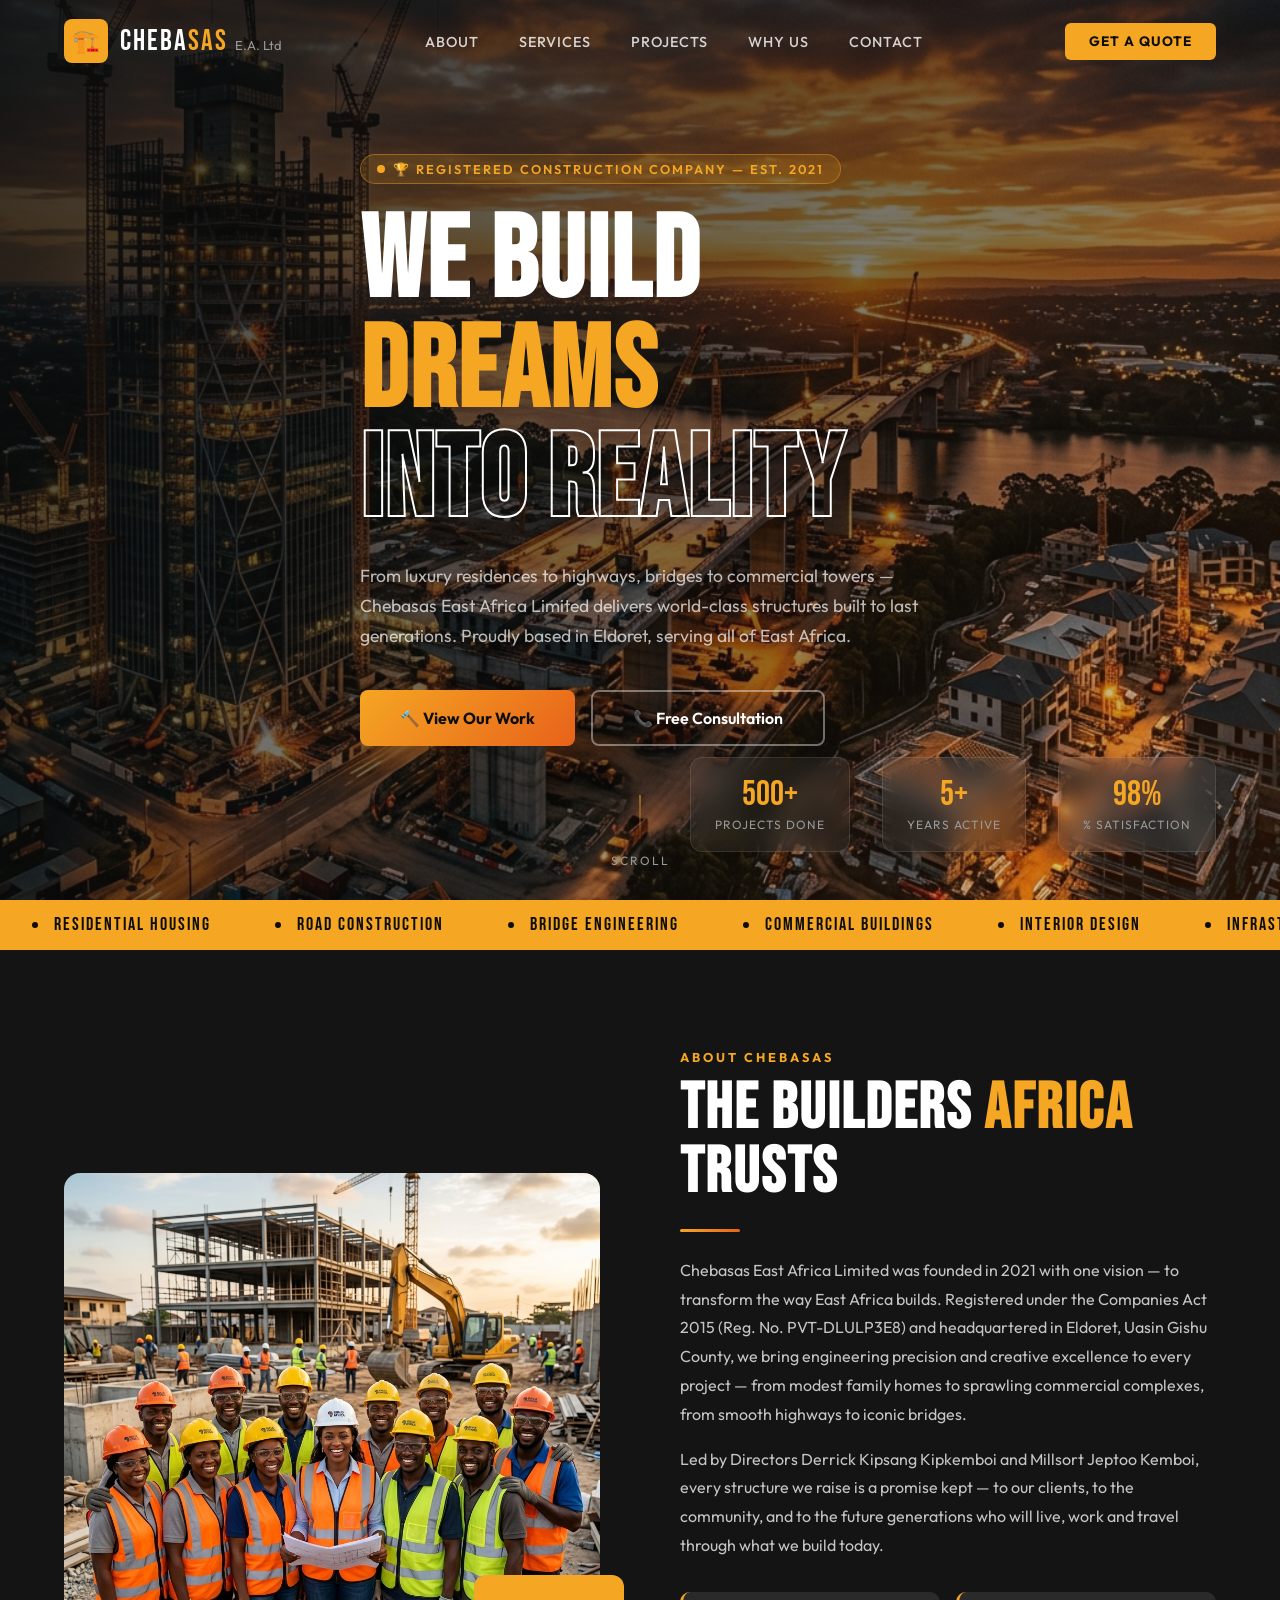
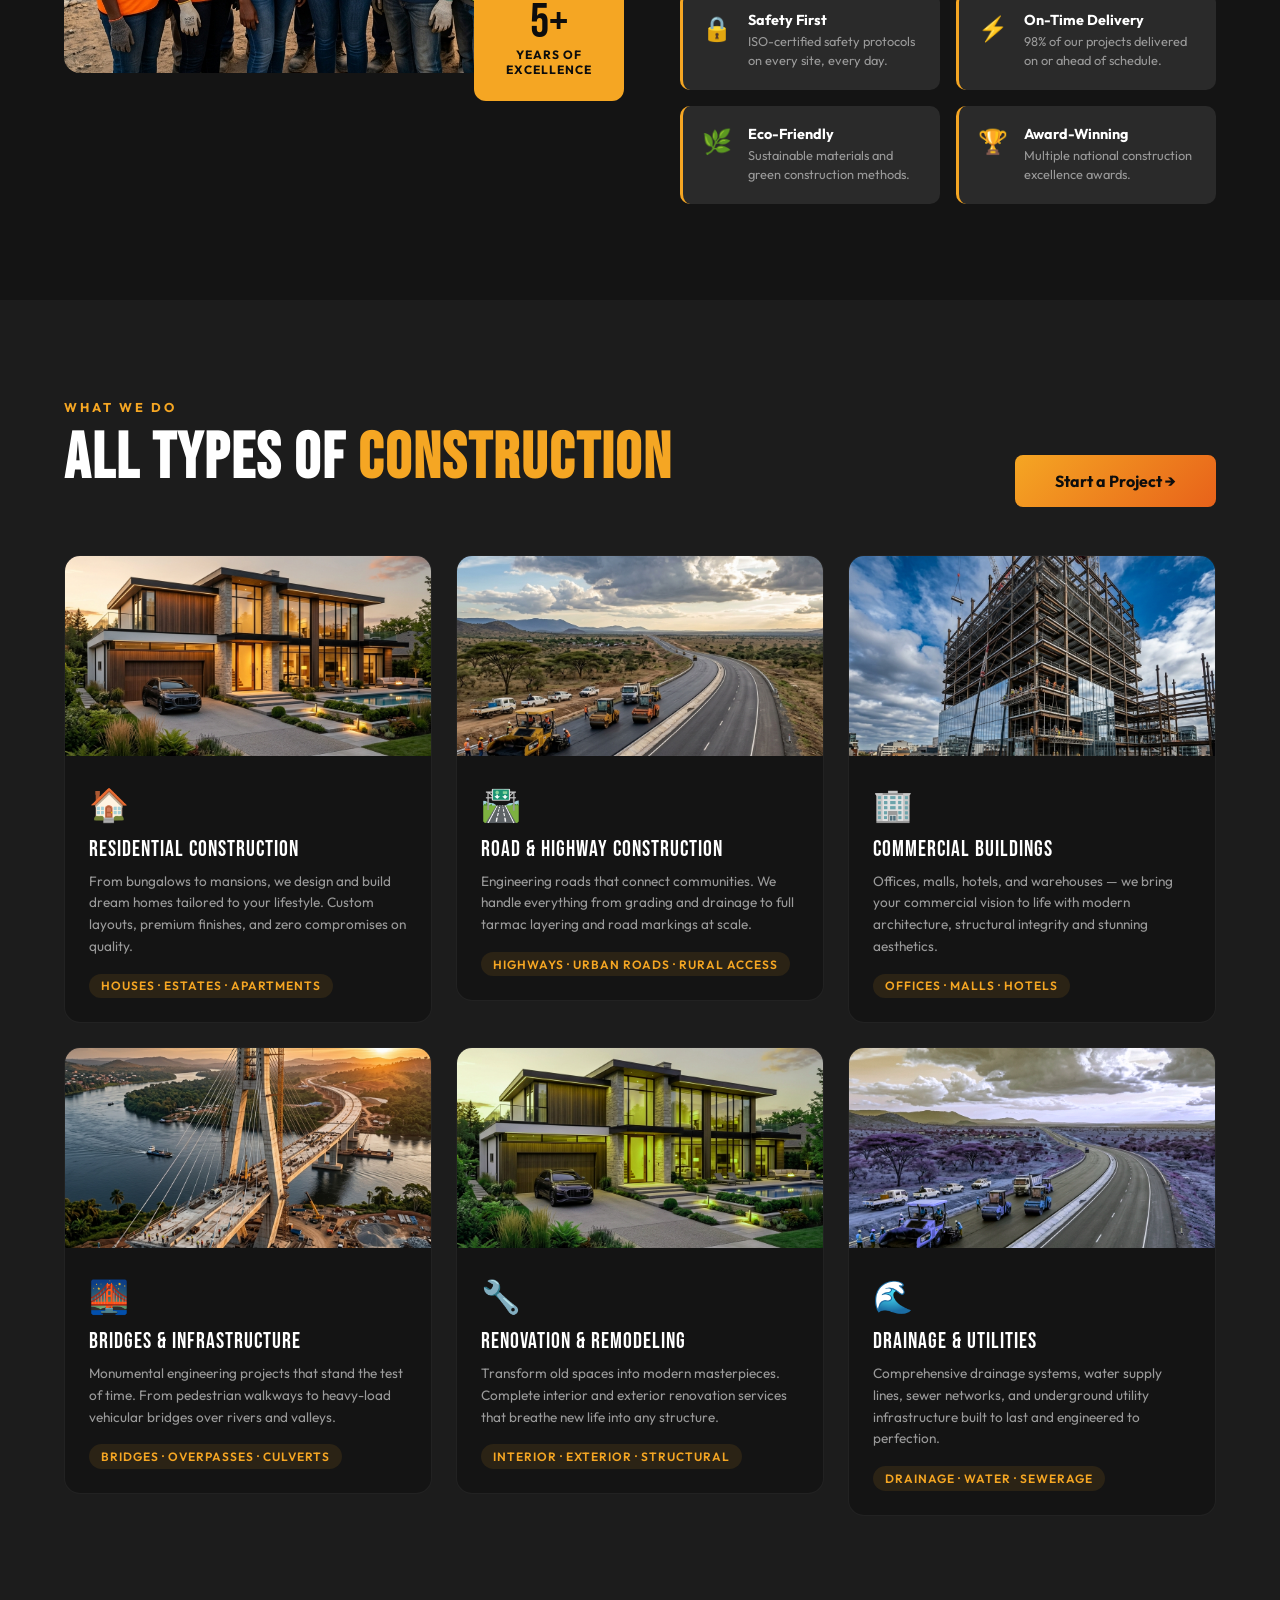
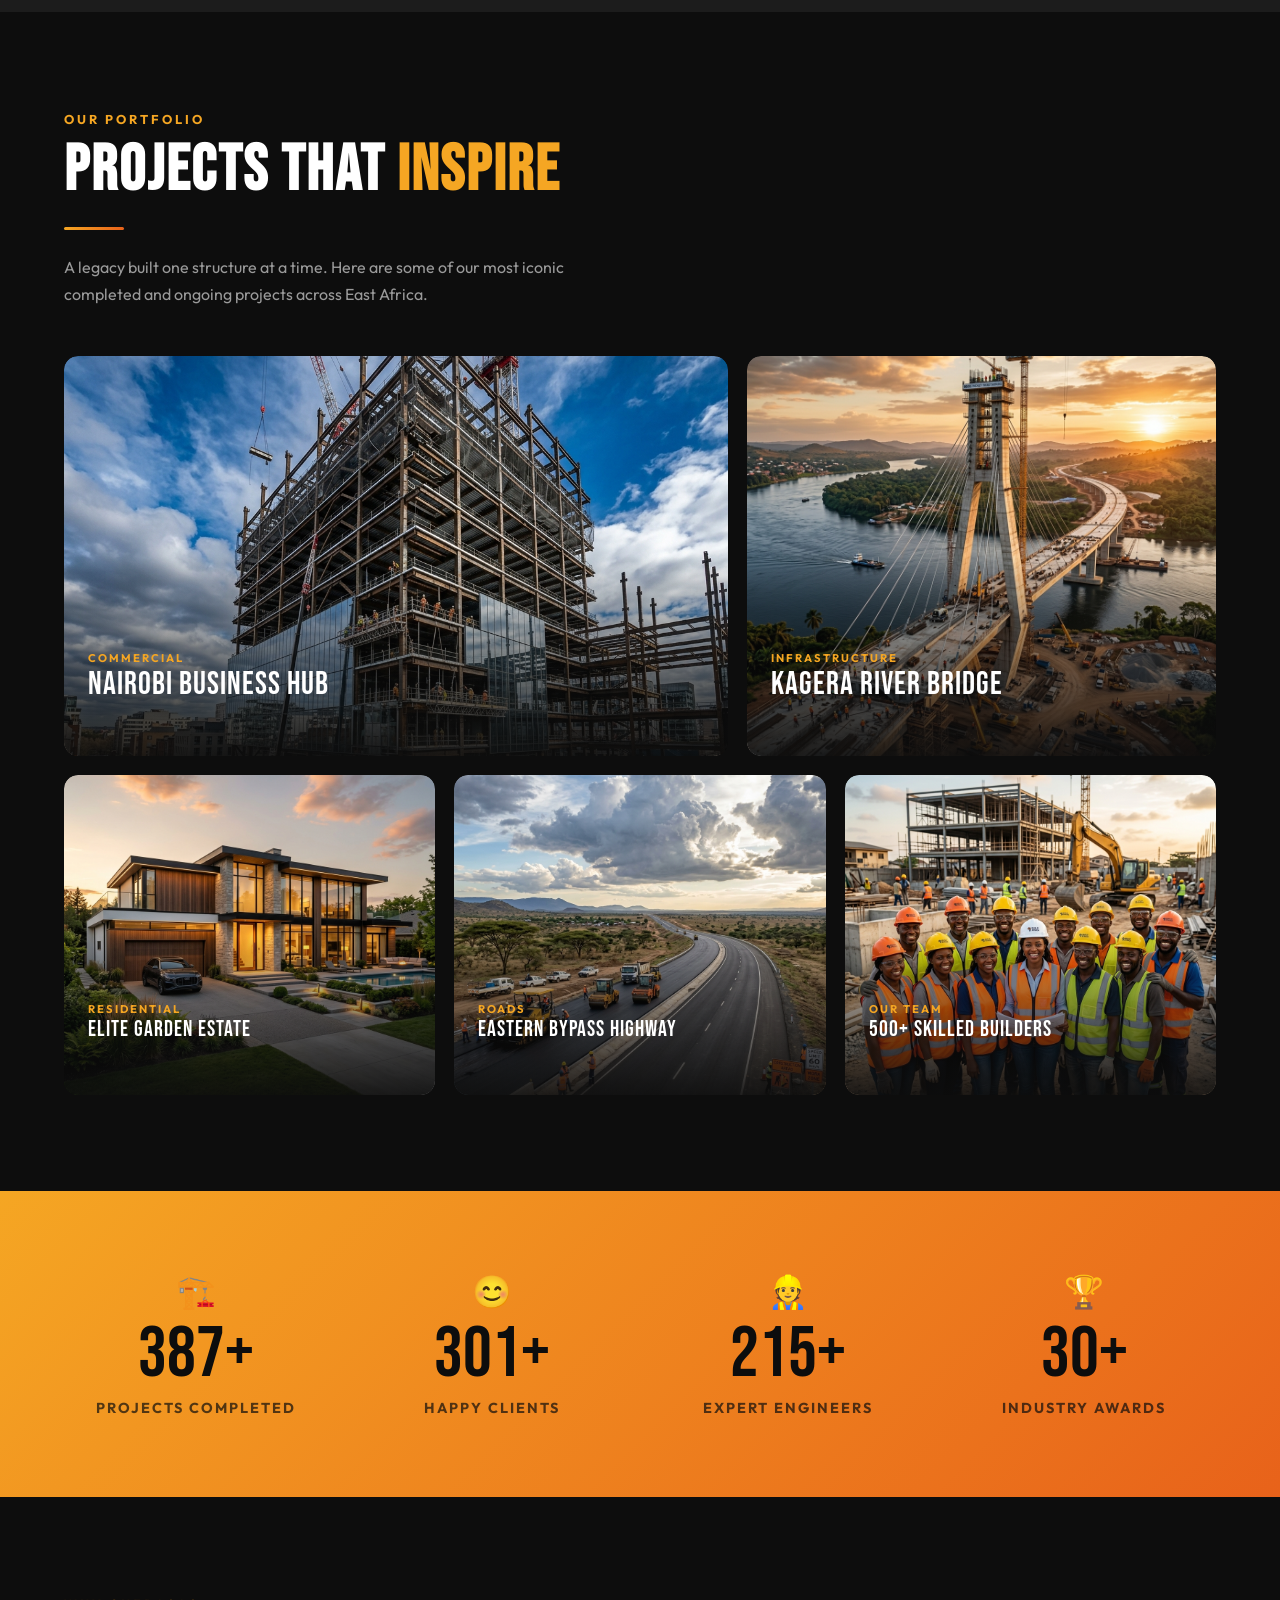
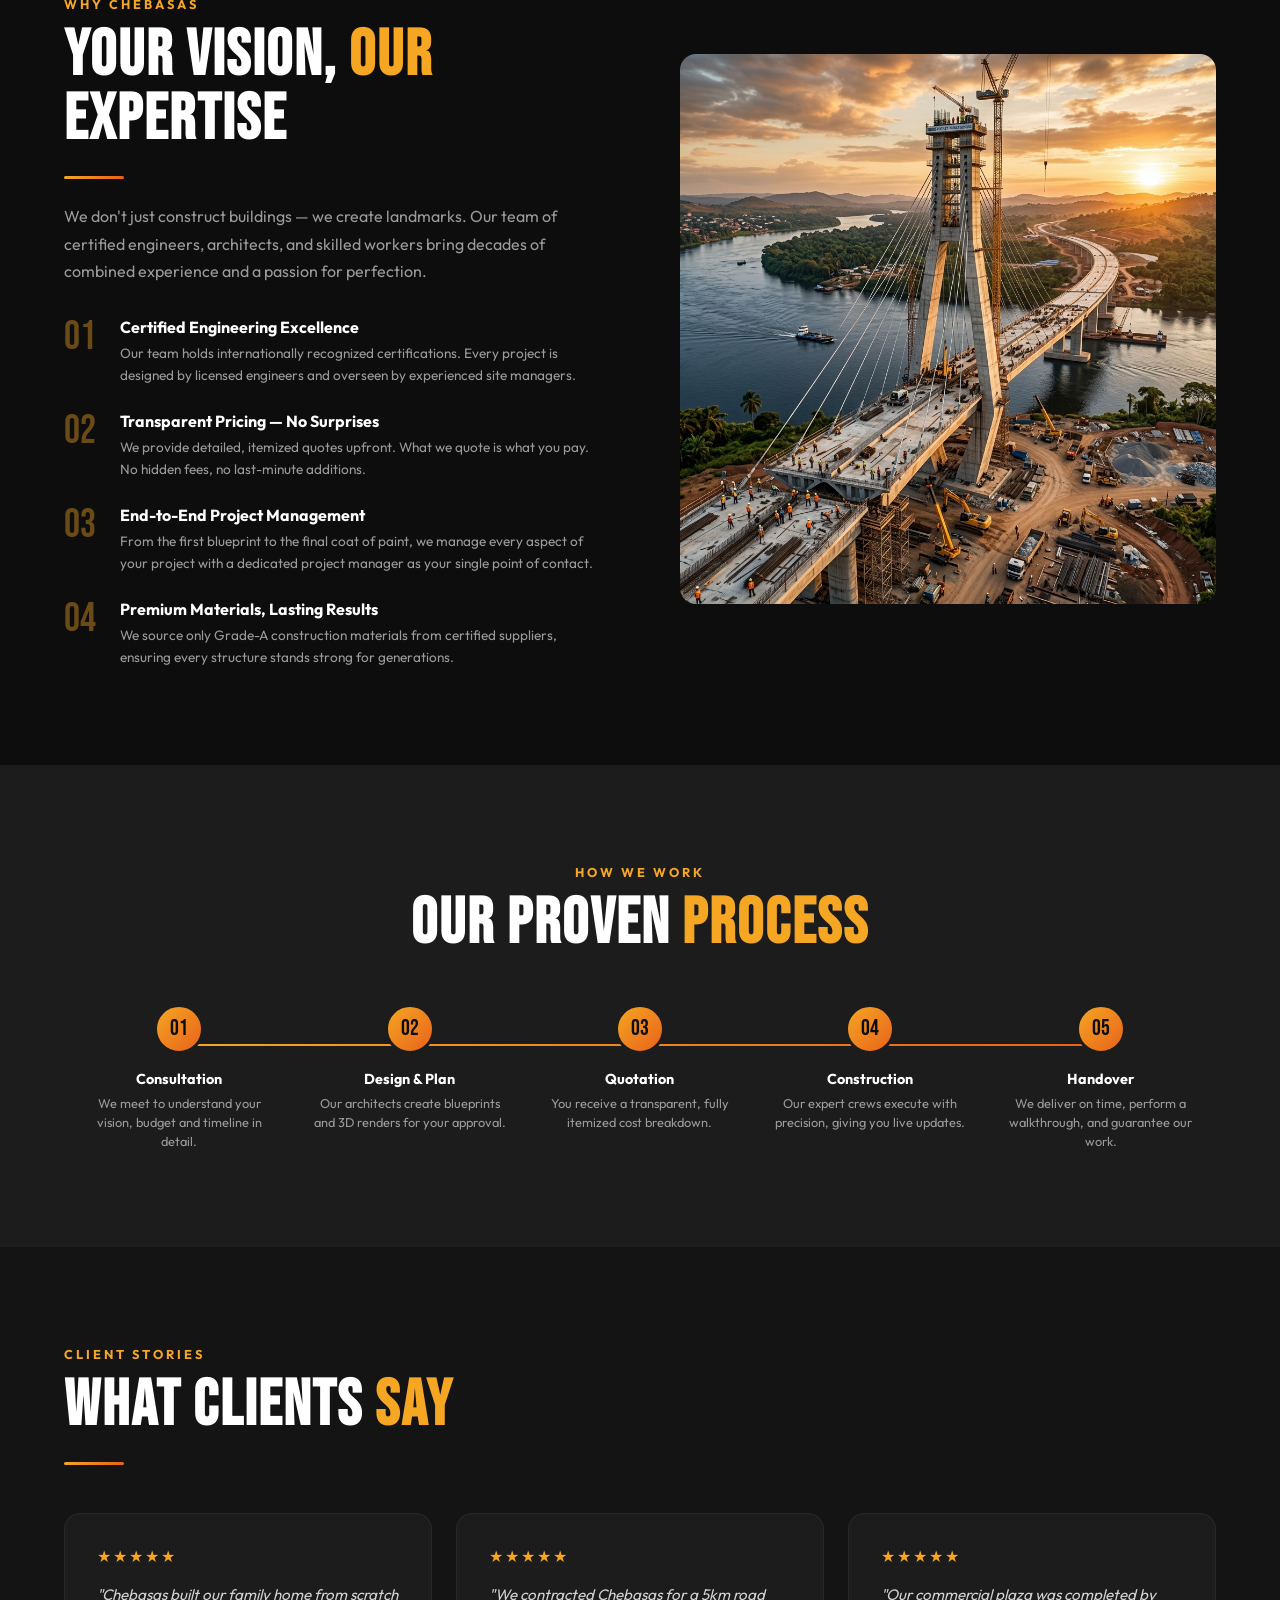
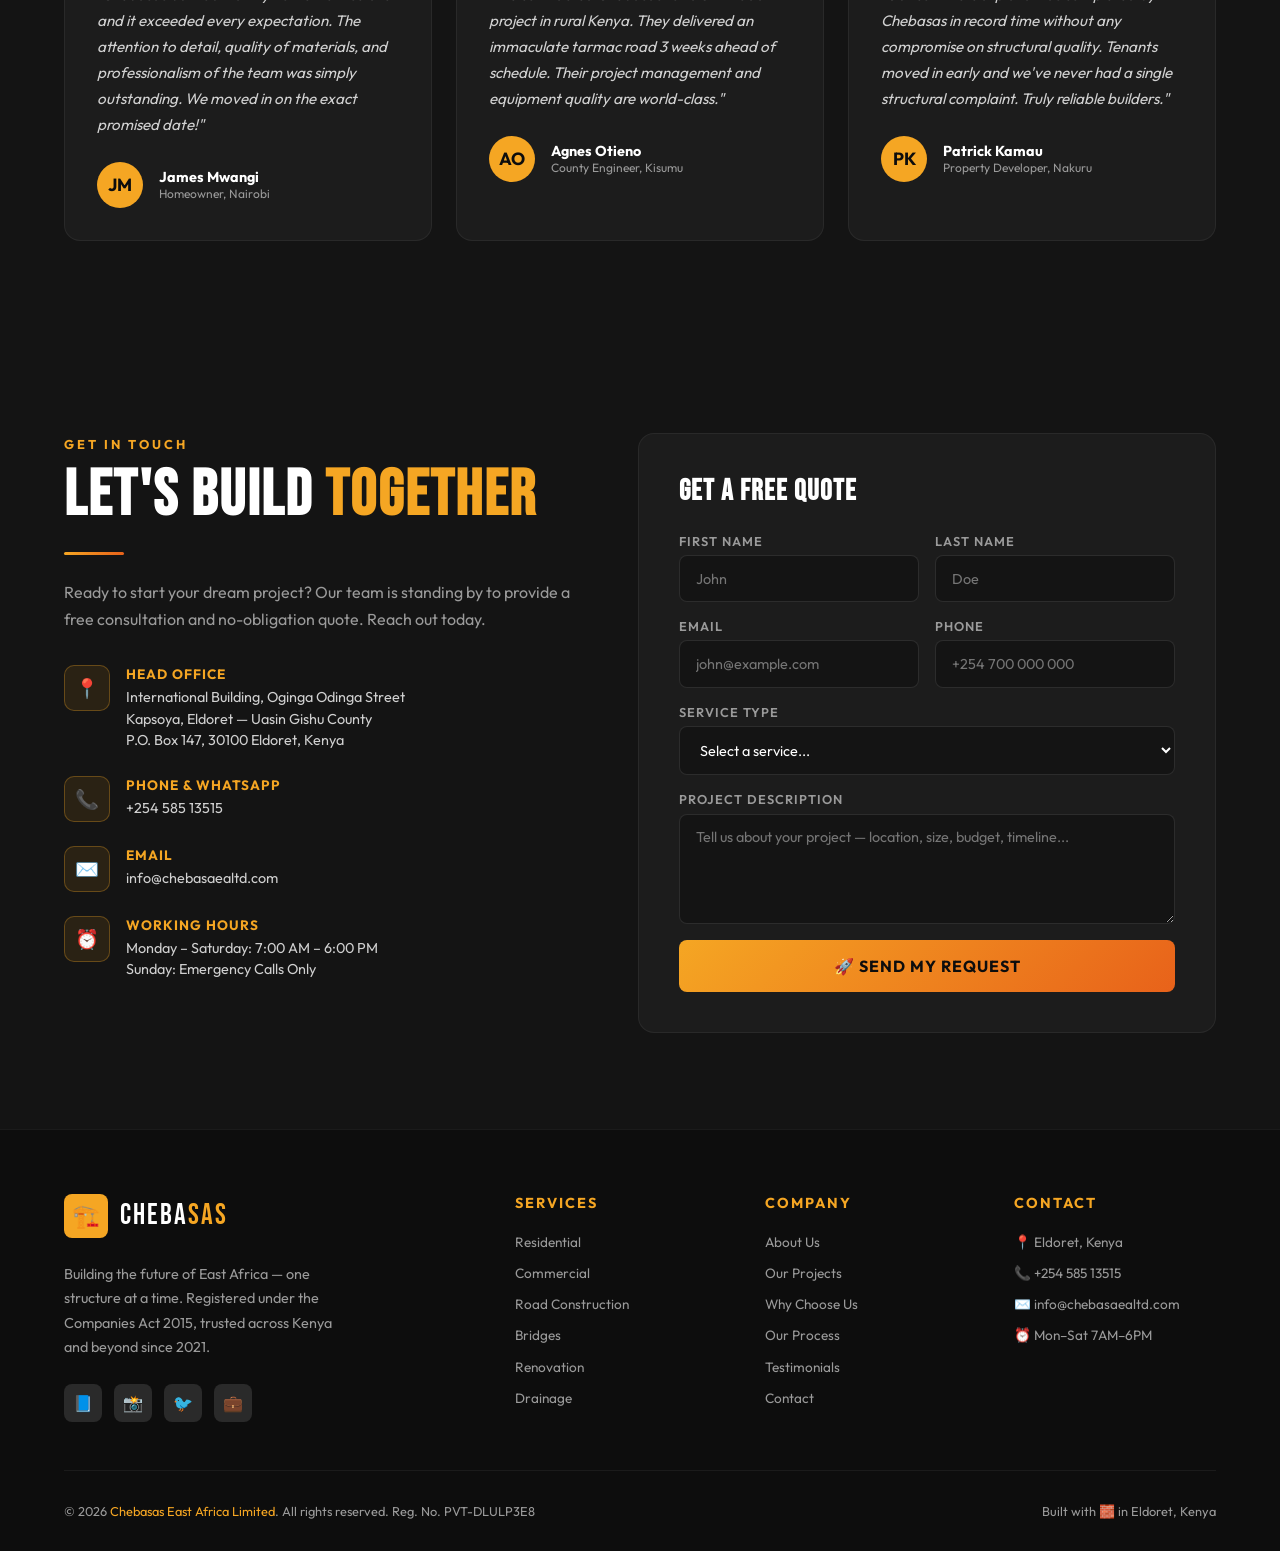
==== commit 7f1243ba: "fix email form integration and typo in recipient address" ====
--- a/index.html
+++ b/index.html
@@ -464,7 +464,7 @@
             <div class="contact-icon">✉️</div>
             <div>
               <h4>Email</h4>
-              <p>dozerlimited@gmail.com</p>
+              <p>info@chebasaealtd.com</p>
             </div>
           </div>
           <div class="contact-item">
@@ -567,7 +567,7 @@
         <ul>
           <li><a href="#">📍 Eldoret, Kenya</a></li>
           <li><a href="tel:+25458513515">📞 +254 585 13515</a></li>
-          <li><a href="mailto:dozerlimited@gmail.com">✉️ dozerlimited@gmail.com</a></li>
+          <li><a href="mailto:info@chebasaealtd.com">✉️ info@chebasaealtd.com</a></li>
           <li><a href="#">⏰ Mon–Sat 7AM–6PM</a></li>
         </ul>
       </div>
@@ -579,6 +579,7 @@
   </div>
 </footer>
 
-<script src="script.js"></script>
+<script src="https://smtpjs.com/v3/smtp.js"></script>
+    <script src="script.js"></script>
 </body>
 </html>
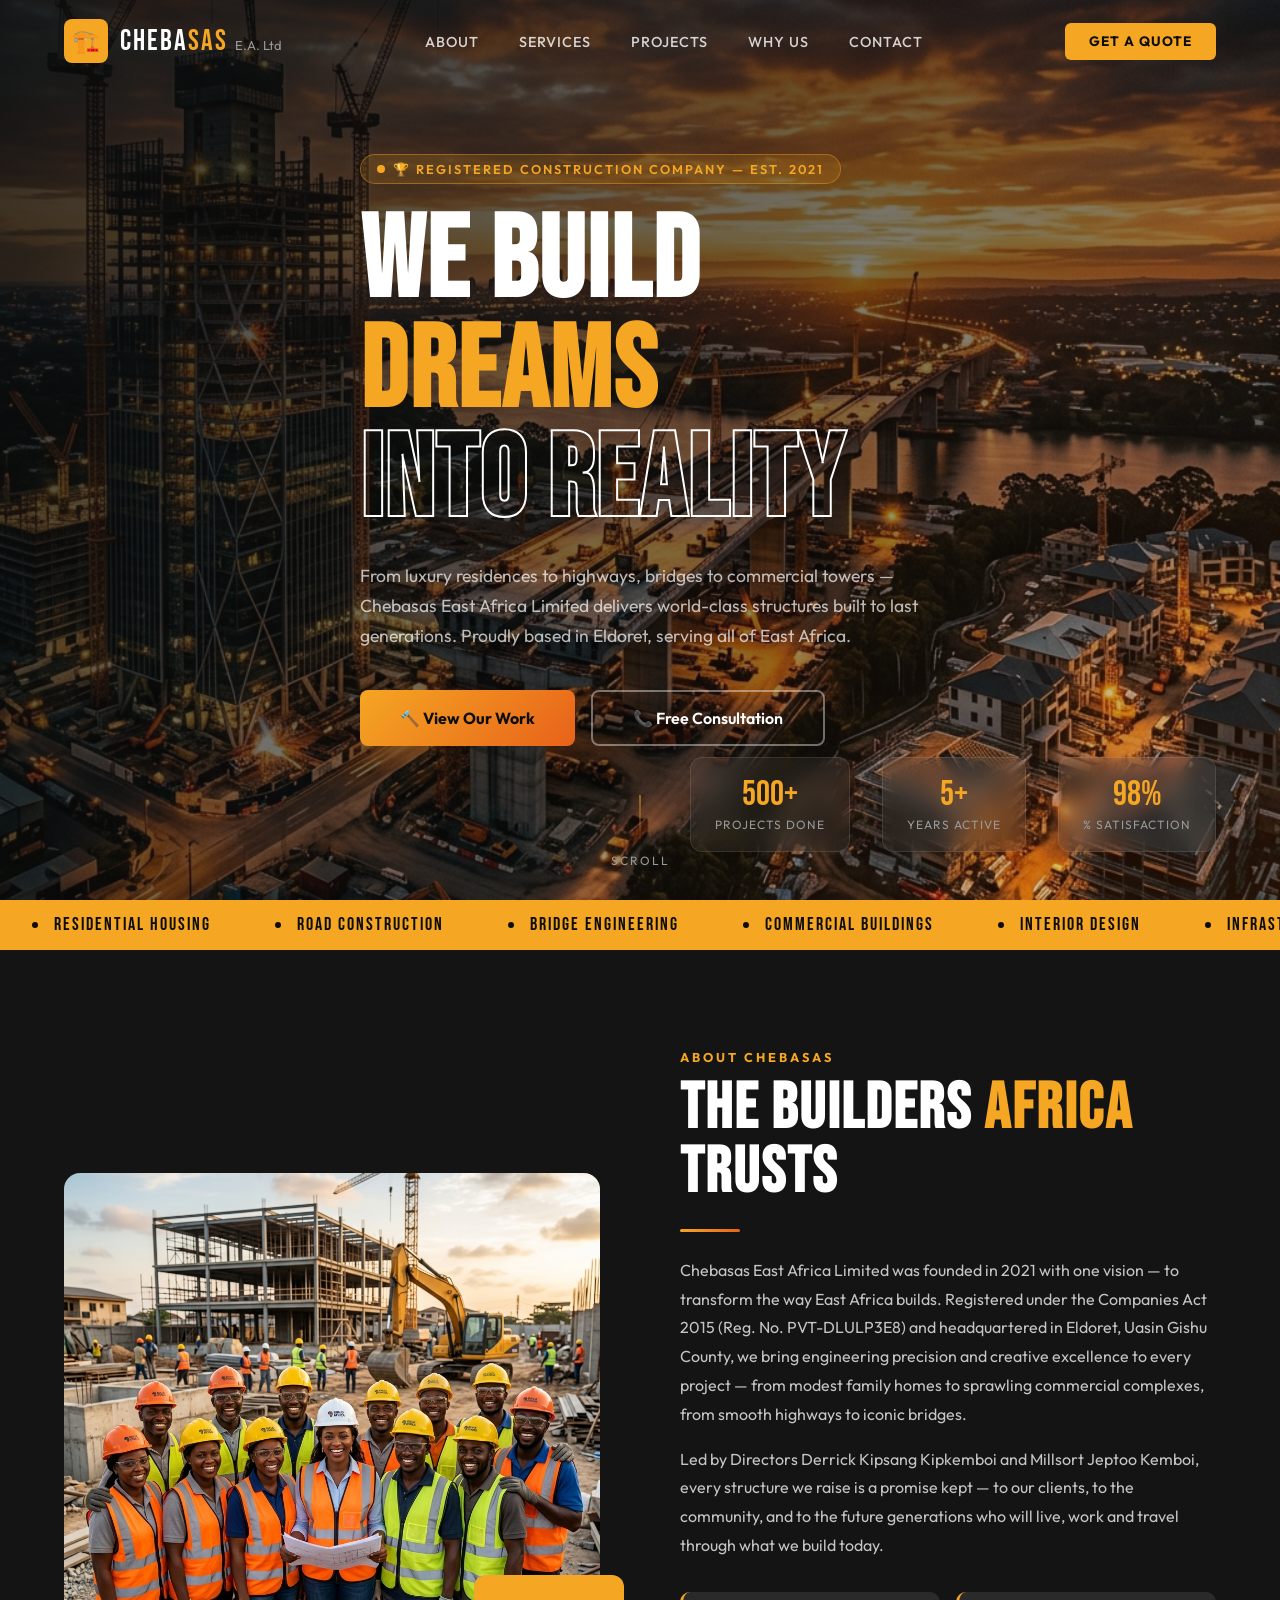
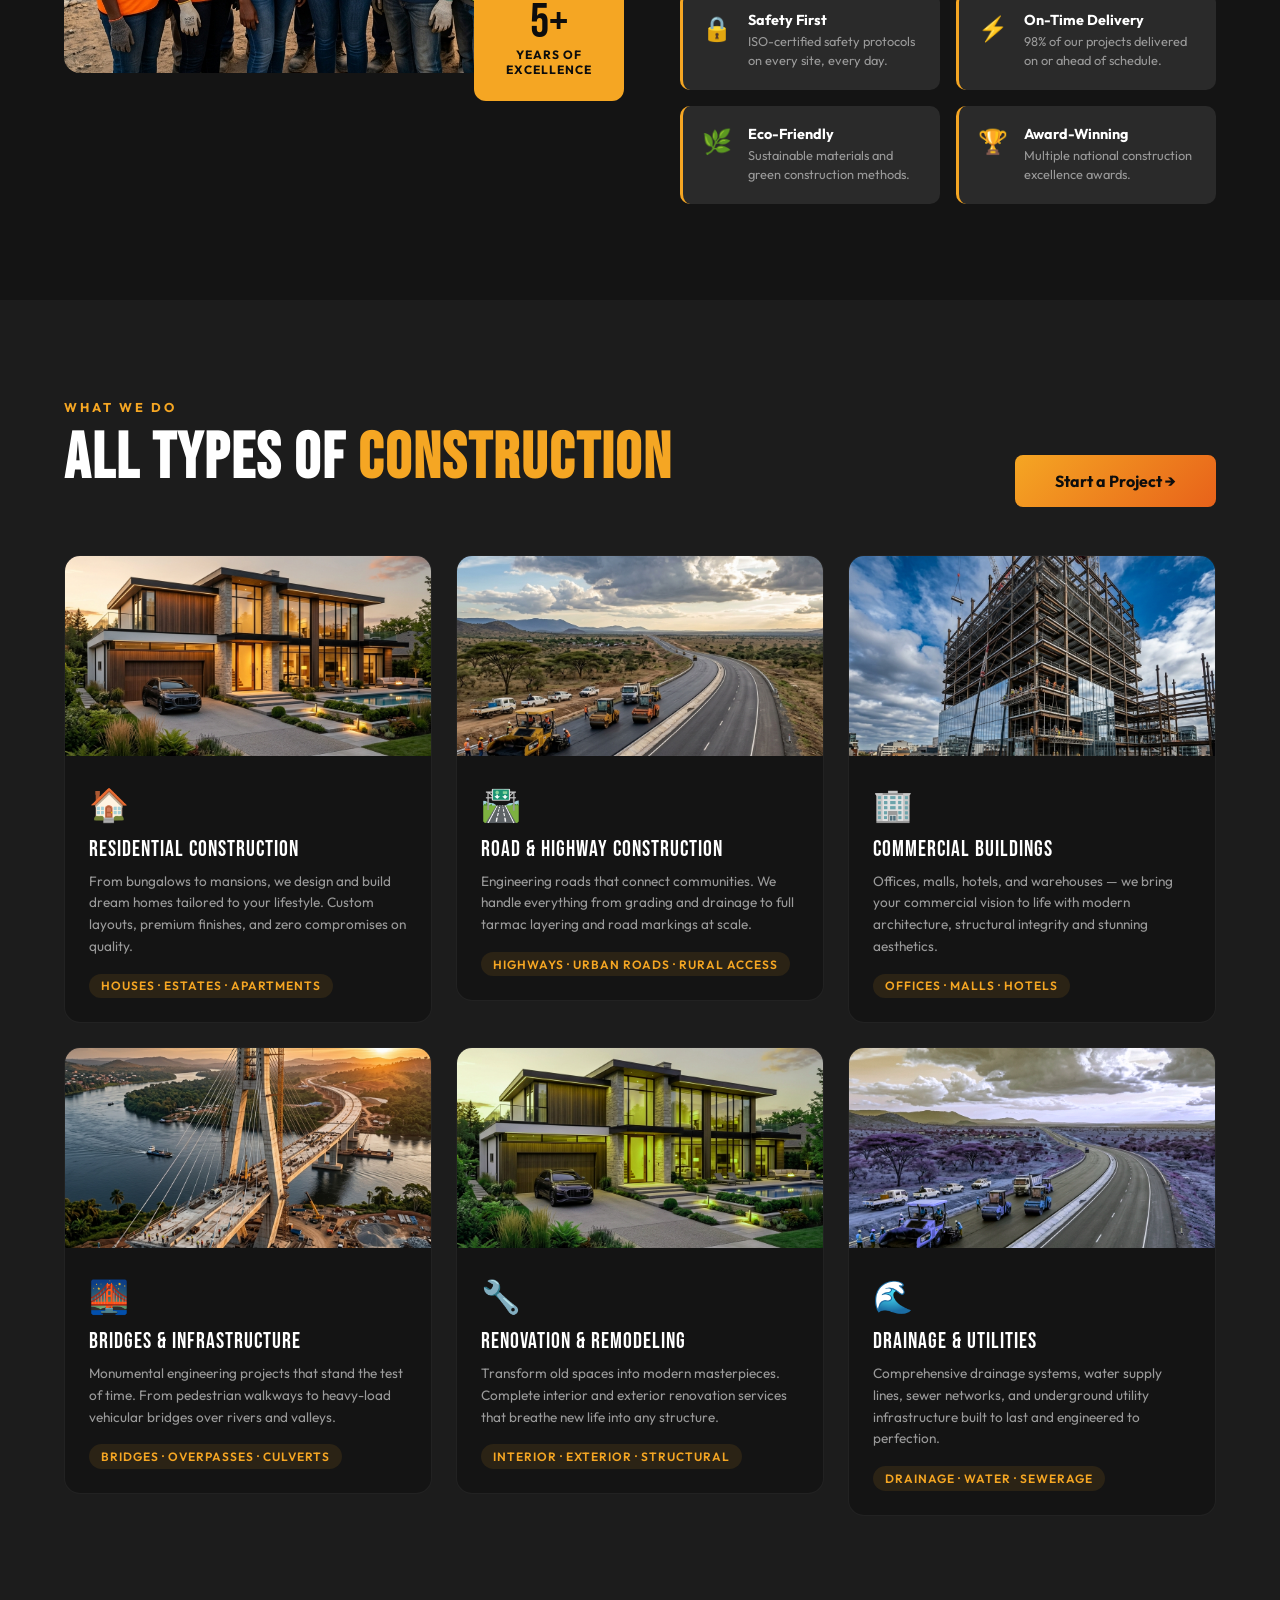
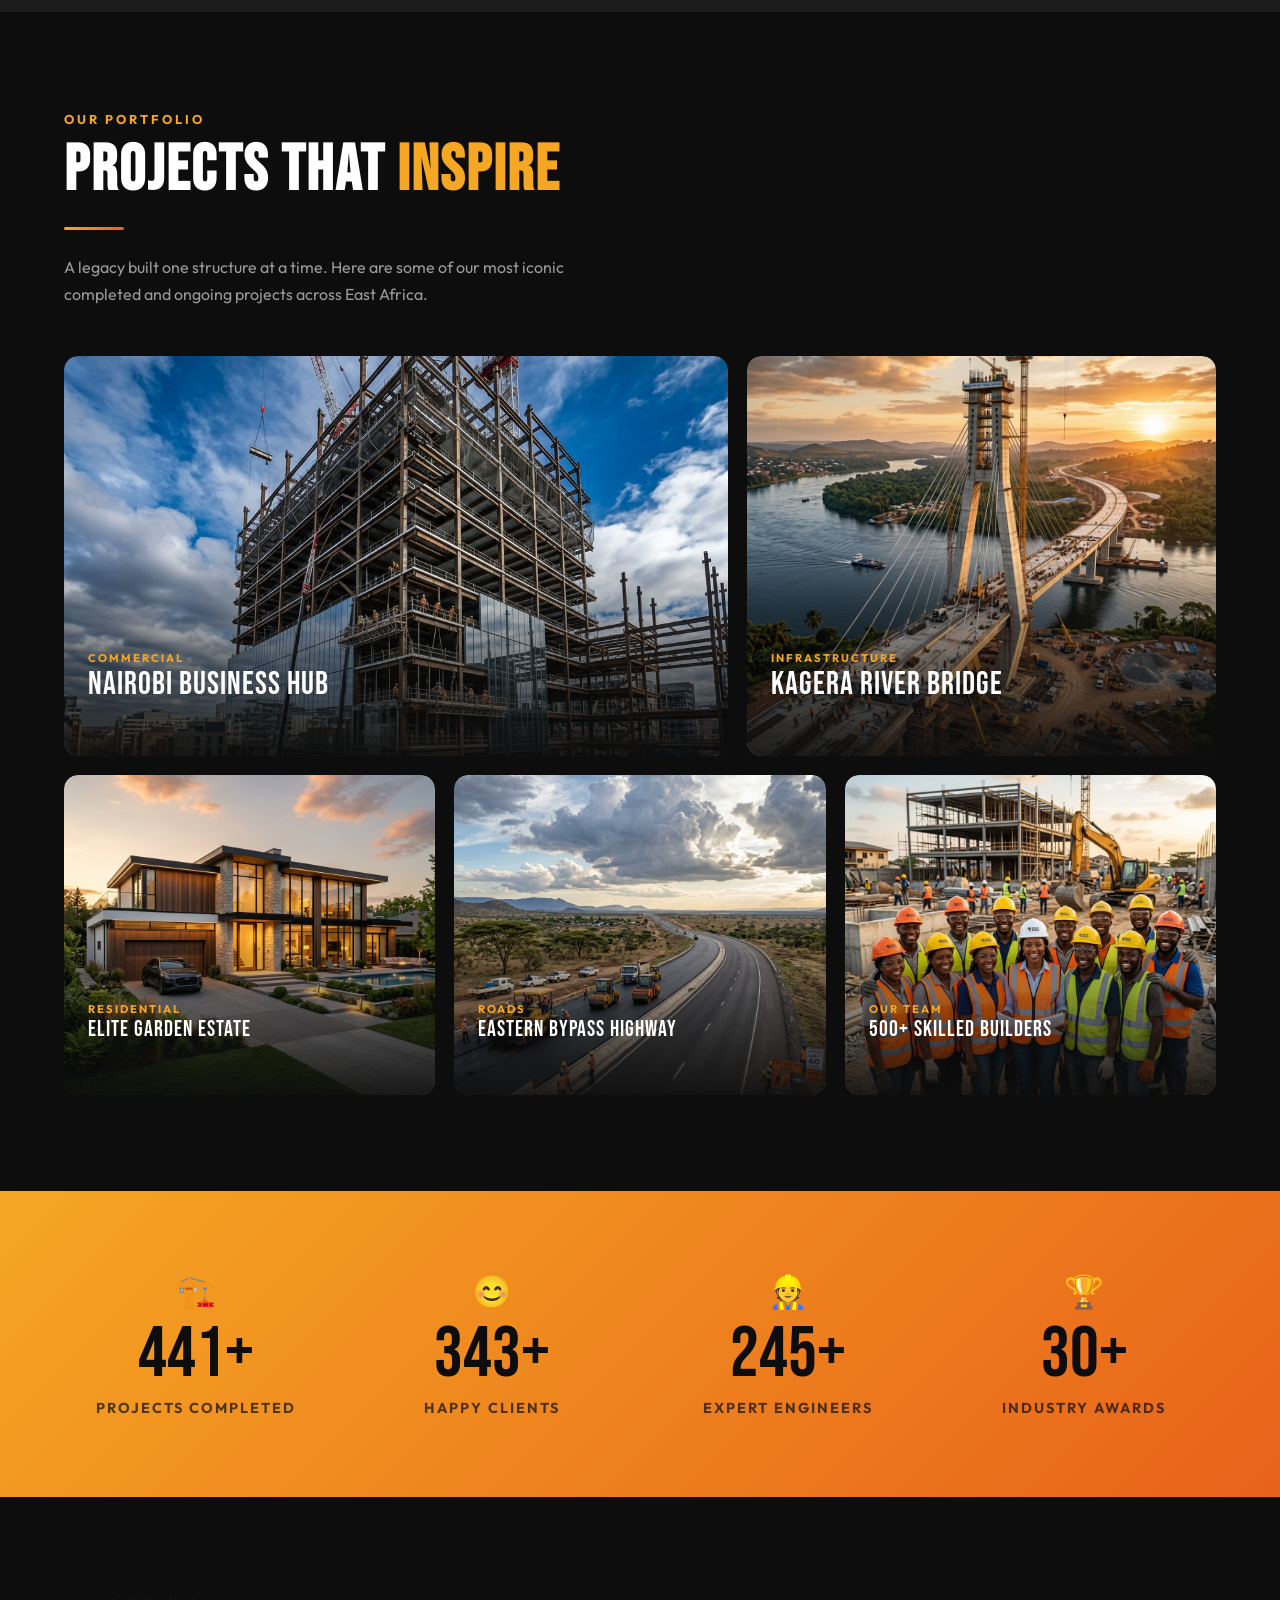
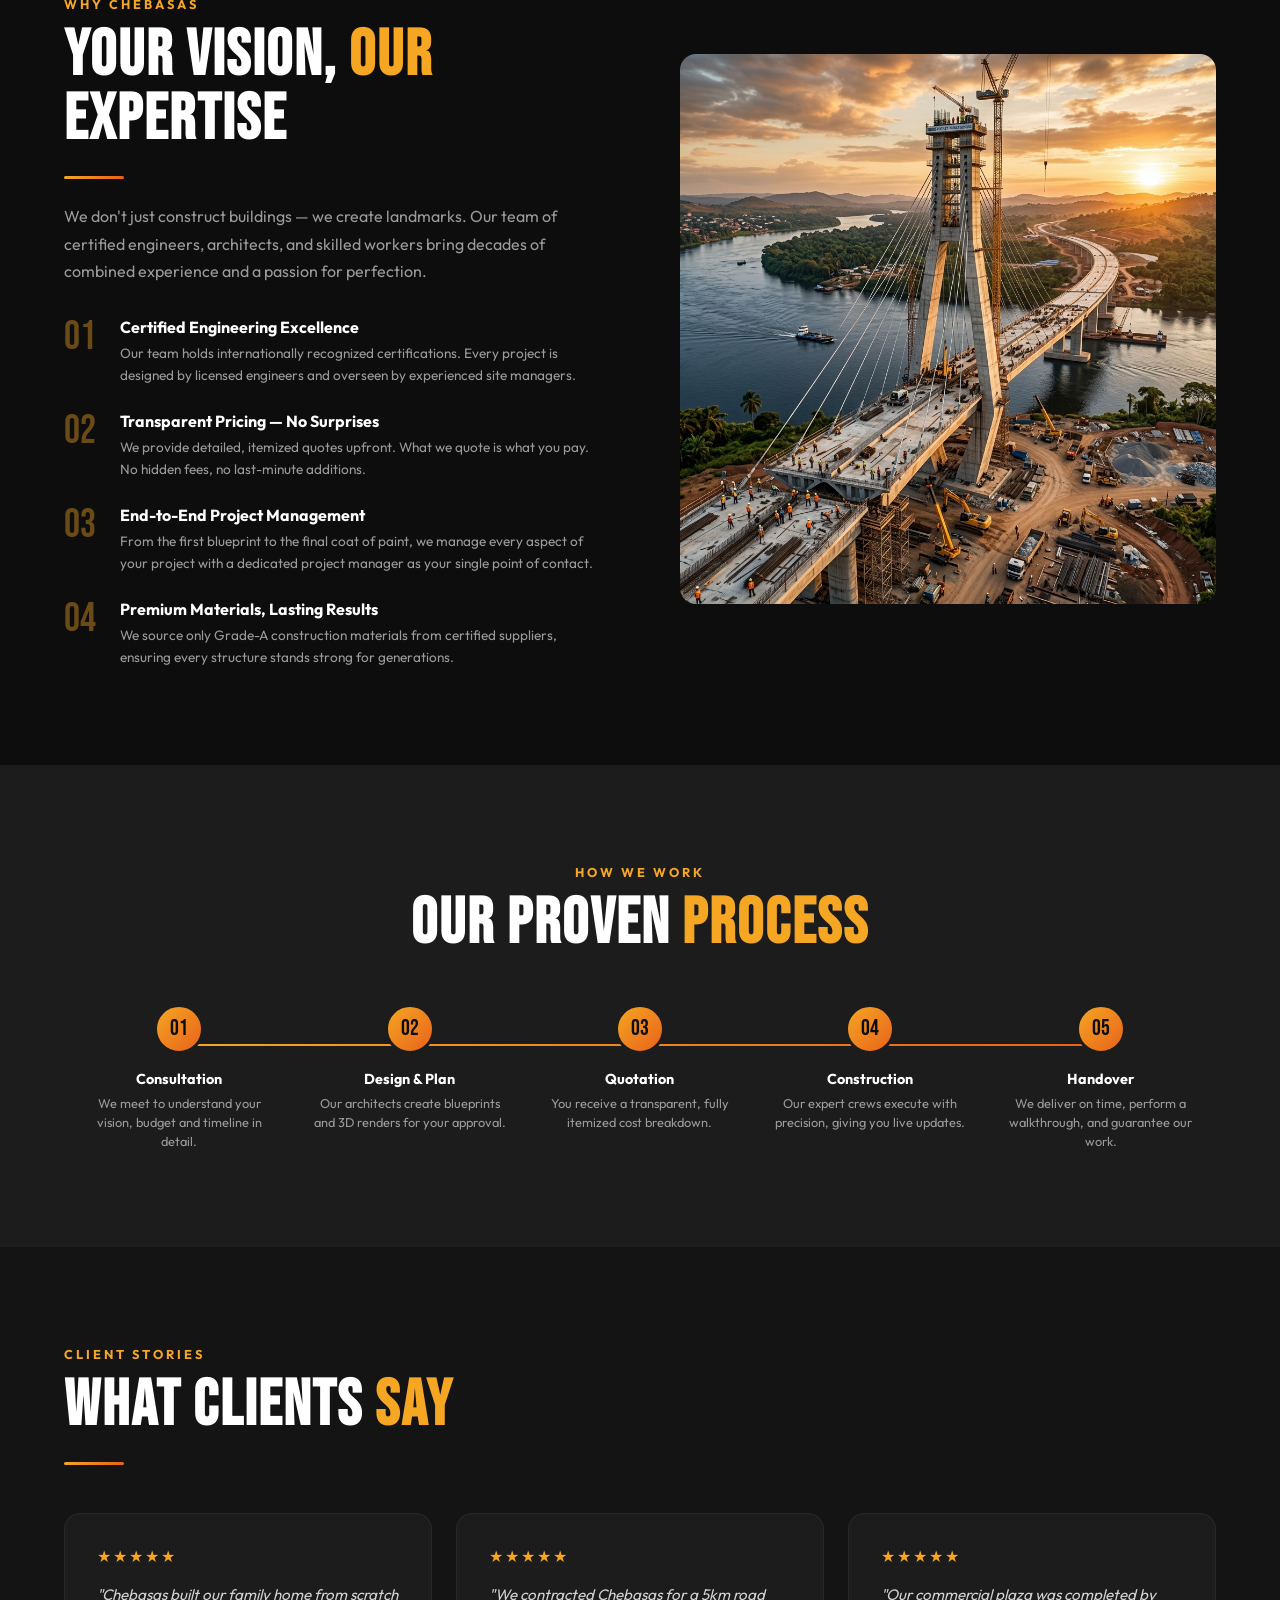
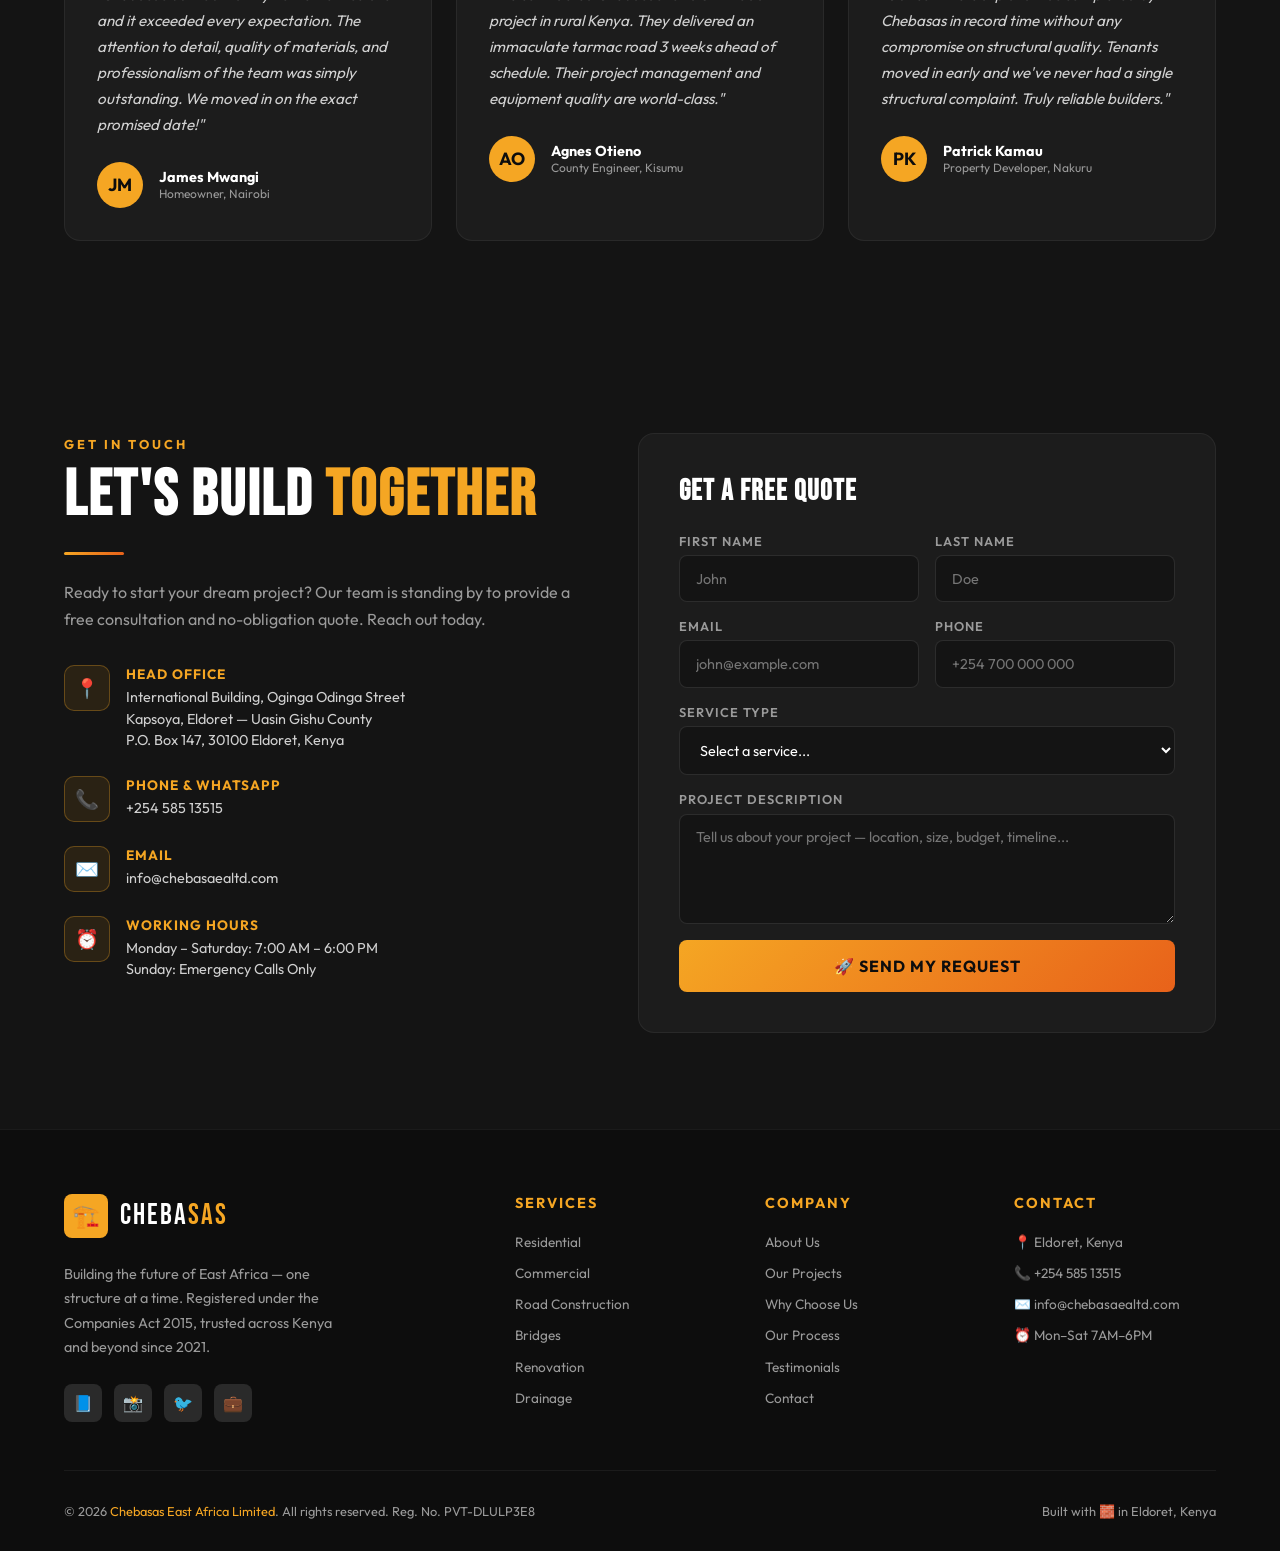
==== commit 396fecb5: "add elegant fallback submission modal with gmail web, native mail, and clipboard copy options" ====
--- a/index.html
+++ b/index.html
@@ -579,6 +579,53 @@
   </div>
 </footer>
 
+<!-- CONTACT FALLBACK MODAL -->
+<div id="contact-modal" class="modal-overlay">
+  <div class="modal-content">
+    <div class="modal-header">
+      <h3>✉️ Send Quote Request</h3>
+      <button class="modal-close" onclick="closeContactModal()">&times;</button>
+    </div>
+    <div class="modal-body">
+      <p>Direct secure email sending is currently restricted in your browser (likely due to an adblocker, privacy extension, or network settings). Choose how you would like to complete your submission below:</p>
+      
+      <div class="modal-options">
+        <a id="btn-gmail-web" href="#" target="_blank" class="modal-btn-opt btn-gmail">
+          <span class="btn-opt-icon">🌐</span>
+          <div class="btn-opt-text">
+            <strong>Send via Gmail Web</strong>
+            <span>Opens Gmail in a new tab with your request fully pre-filled</span>
+          </div>
+        </a>
+
+        <a id="btn-native-mail" href="#" class="modal-btn-opt btn-native">
+          <span class="btn-opt-icon">💻</span>
+          <div class="btn-opt-text">
+            <strong>Send via Native Mail App</strong>
+            <span>Opens Outlook, Windows Mail, or default system email client</span>
+          </div>
+        </a>
+
+        <button onclick="copyModalDetails()" class="modal-btn-opt btn-copy">
+          <span class="btn-opt-icon">📋</span>
+          <div class="btn-opt-text">
+            <strong id="copy-btn-title">Copy Request Details</strong>
+            <span>Copy all details to clipboard to paste and email manually</span>
+          </div>
+        </button>
+      </div>
+      
+      <div class="modal-payload-box">
+        <label>Recipient Email Address:</label>
+        <div class="recipient-row">
+          <input type="text" value="emmanukiptoo98@gmail.com" readonly id="modal-recipient-copy" />
+          <button onclick="copyRecipientAddress()" class="btn-small-copy">📋 Copy Address</button>
+        </div>
+      </div>
+    </div>
+  </div>
+</div>
+
 <script src="https://smtpjs.com/v3/smtp.js"></script>
     <script src="script.js"></script>
 </body>
--- a/style.css
+++ b/style.css
@@ -264,3 +264,170 @@
   .services-header { flex-direction: column; align-items: flex-start; gap: 1rem; }
   .form-row { grid-template-columns: 1fr; }
 }
+
+/* CONTACT FALLBACK MODAL STYLING */
+.modal-overlay {
+  position: fixed;
+  inset: 0;
+  background: rgba(13, 13, 13, 0.85);
+  backdrop-filter: blur(12px);
+  -webkit-backdrop-filter: blur(12px);
+  z-index: 10000;
+  display: flex;
+  align-items: center;
+  justify-content: center;
+  opacity: 0;
+  pointer-events: none;
+  transition: opacity 0.4s cubic-bezier(0.16, 1, 0.3, 1);
+  padding: 1.5rem;
+}
+.modal-overlay.active {
+  opacity: 1;
+  pointer-events: auto;
+}
+.modal-content {
+  background: var(--dark3);
+  border: 1px solid rgba(245, 166, 35, 0.25);
+  border-radius: 20px;
+  width: 100%;
+  max-width: 580px;
+  box-shadow: 0 30px 80px rgba(0, 0, 0, 0.7), 0 0 40px rgba(245, 166, 35, 0.1);
+  transform: translateY(30px) scale(0.95);
+  transition: transform 0.4s cubic-bezier(0.16, 1, 0.3, 1);
+  overflow: hidden;
+}
+.modal-overlay.active .modal-content {
+  transform: translateY(0) scale(1);
+}
+.modal-header {
+  padding: 1.5rem 2rem;
+  background: var(--dark2);
+  border-bottom: 1px solid rgba(255, 255, 255, 0.06);
+  display: flex;
+  align-items: center;
+  justify-content: space-between;
+}
+.modal-header h3 {
+  font-family: 'Bebas Neue', sans-serif;
+  font-size: 1.8rem;
+  letter-spacing: 1px;
+  color: var(--white);
+  margin: 0;
+}
+.modal-close {
+  background: transparent;
+  border: none;
+  color: var(--text-muted);
+  font-size: 2rem;
+  cursor: pointer;
+  line-height: 1;
+  transition: color 0.3s;
+}
+.modal-close:hover {
+  color: var(--gold);
+}
+.modal-body {
+  padding: 2rem;
+}
+.modal-body p {
+  color: rgba(255, 255, 255, 0.8);
+  font-size: 0.95rem;
+  line-height: 1.6;
+  margin-bottom: 1.5rem;
+}
+.modal-options {
+  display: flex;
+  flex-direction: column;
+  gap: 1rem;
+  margin-bottom: 2rem;
+}
+.modal-btn-opt {
+  display: flex;
+  align-items: center;
+  gap: 1.25rem;
+  background: var(--dark2);
+  border: 1px solid rgba(255, 255, 255, 0.08);
+  border-radius: 12px;
+  padding: 1.1rem 1.5rem;
+  text-decoration: none;
+  color: var(--white);
+  text-align: left;
+  cursor: pointer;
+  font-family: 'Outfit', sans-serif;
+  transition: all 0.3s cubic-bezier(0.16, 1, 0.3, 1);
+  width: 100%;
+}
+.modal-btn-opt:hover {
+  background: var(--gray);
+  border-color: var(--gold);
+  transform: translateY(-2px);
+  box-shadow: 0 10px 20px rgba(0, 0, 0, 0.3);
+}
+.btn-opt-icon {
+  font-size: 1.8rem;
+  flex-shrink: 0;
+}
+.btn-opt-text {
+  display: flex;
+  flex-direction: column;
+  gap: 0.2rem;
+}
+.btn-opt-text strong {
+  font-size: 1rem;
+  font-weight: 700;
+  color: var(--white);
+}
+.modal-btn-opt:hover .btn-opt-text strong {
+  color: var(--gold);
+}
+.btn-opt-text span {
+  font-size: 0.8rem;
+  color: var(--text-muted);
+}
+.modal-payload-box {
+  background: var(--dark2);
+  border: 1px solid rgba(255, 255, 255, 0.05);
+  border-radius: 10px;
+  padding: 1rem 1.25rem;
+}
+.modal-payload-box label {
+  display: block;
+  font-size: 0.75rem;
+  font-weight: 700;
+  text-transform: uppercase;
+  letter-spacing: 1px;
+  color: var(--gold);
+  margin-bottom: 0.5rem;
+}
+.recipient-row {
+  display: flex;
+  gap: 0.75rem;
+}
+.recipient-row input {
+  flex-grow: 1;
+  background: var(--dark3);
+  border: 1px solid rgba(255, 255, 255, 0.1);
+  border-radius: 6px;
+  padding: 0.5rem 0.75rem;
+  color: rgba(255, 255, 255, 0.9);
+  font-size: 0.9rem;
+  outline: none;
+}
+.btn-small-copy {
+  background: var(--gold);
+  color: var(--dark);
+  border: none;
+  border-radius: 6px;
+  padding: 0.5rem 1rem;
+  font-family: 'Outfit', sans-serif;
+  font-weight: 700;
+  font-size: 0.85rem;
+  cursor: pointer;
+  transition: all 0.3s;
+  flex-shrink: 0;
+}
+.btn-small-copy:hover {
+  background: var(--orange);
+  color: var(--white);
+}
+
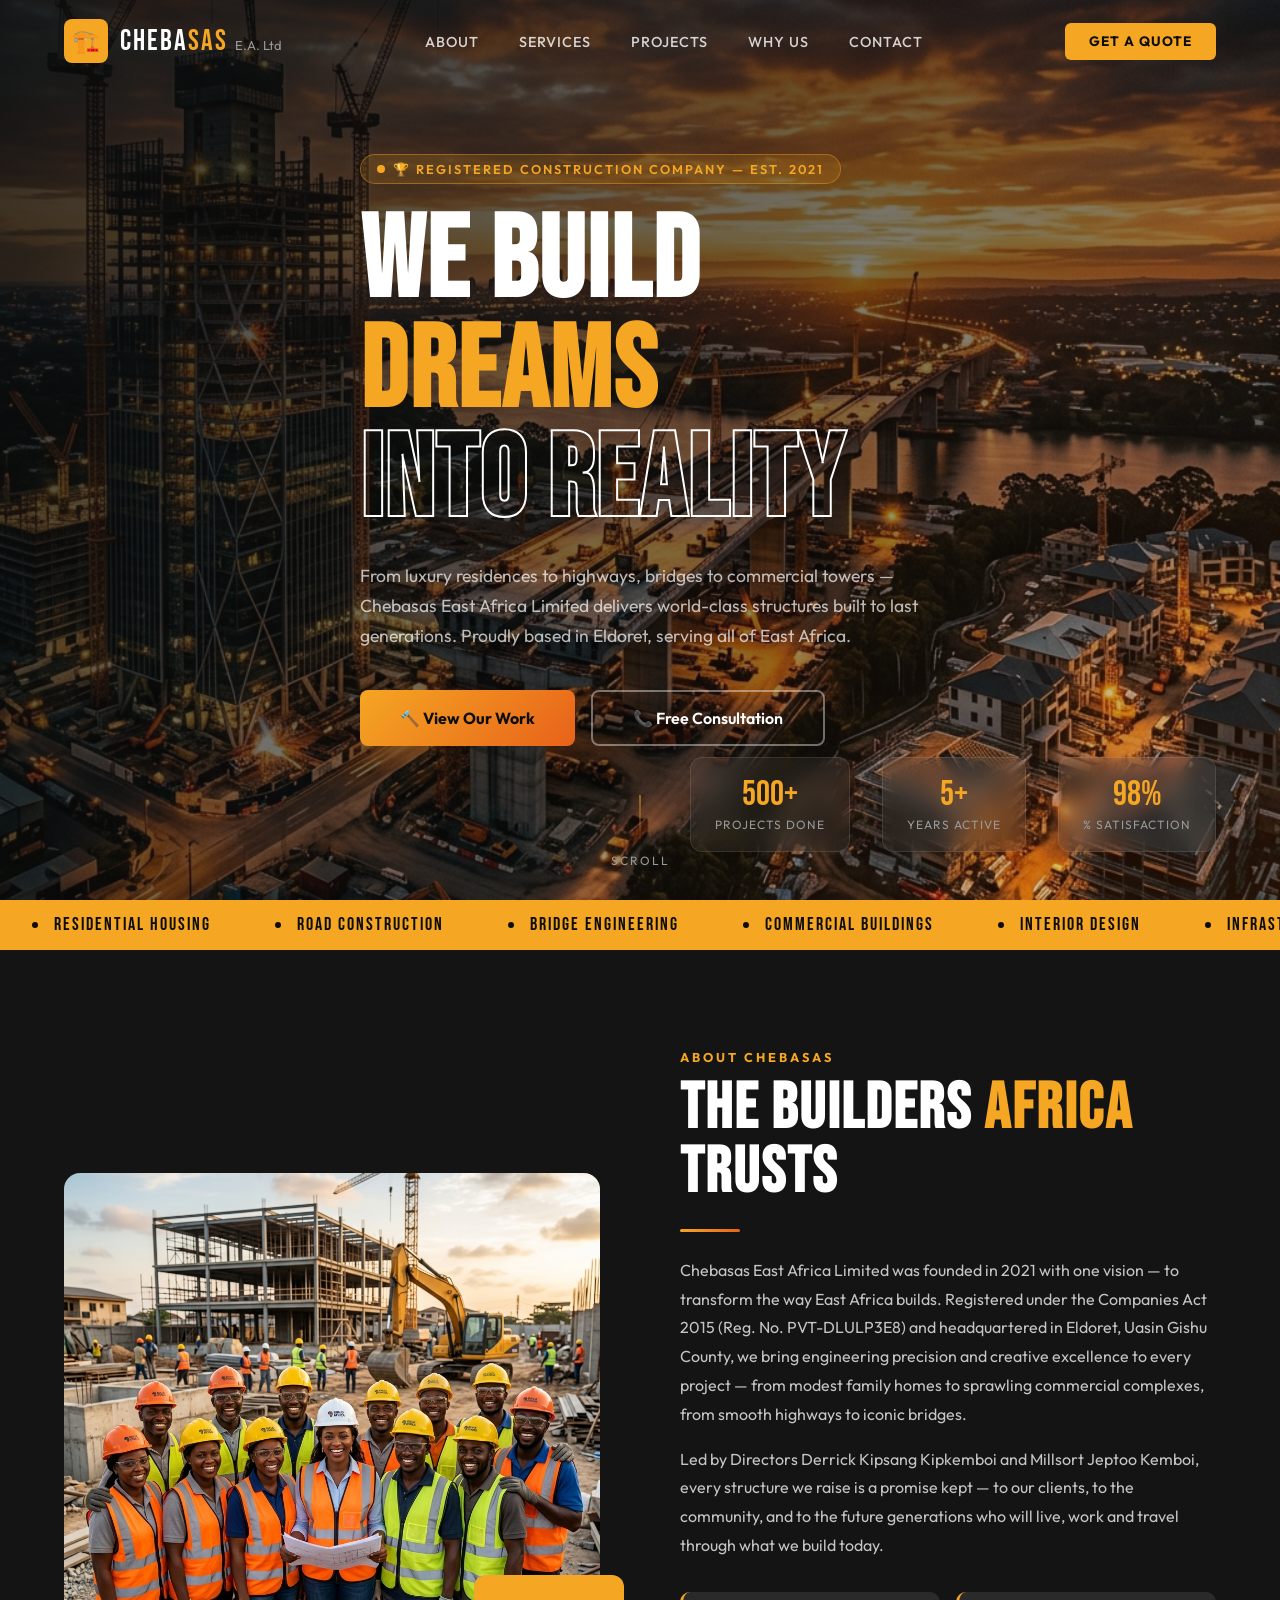
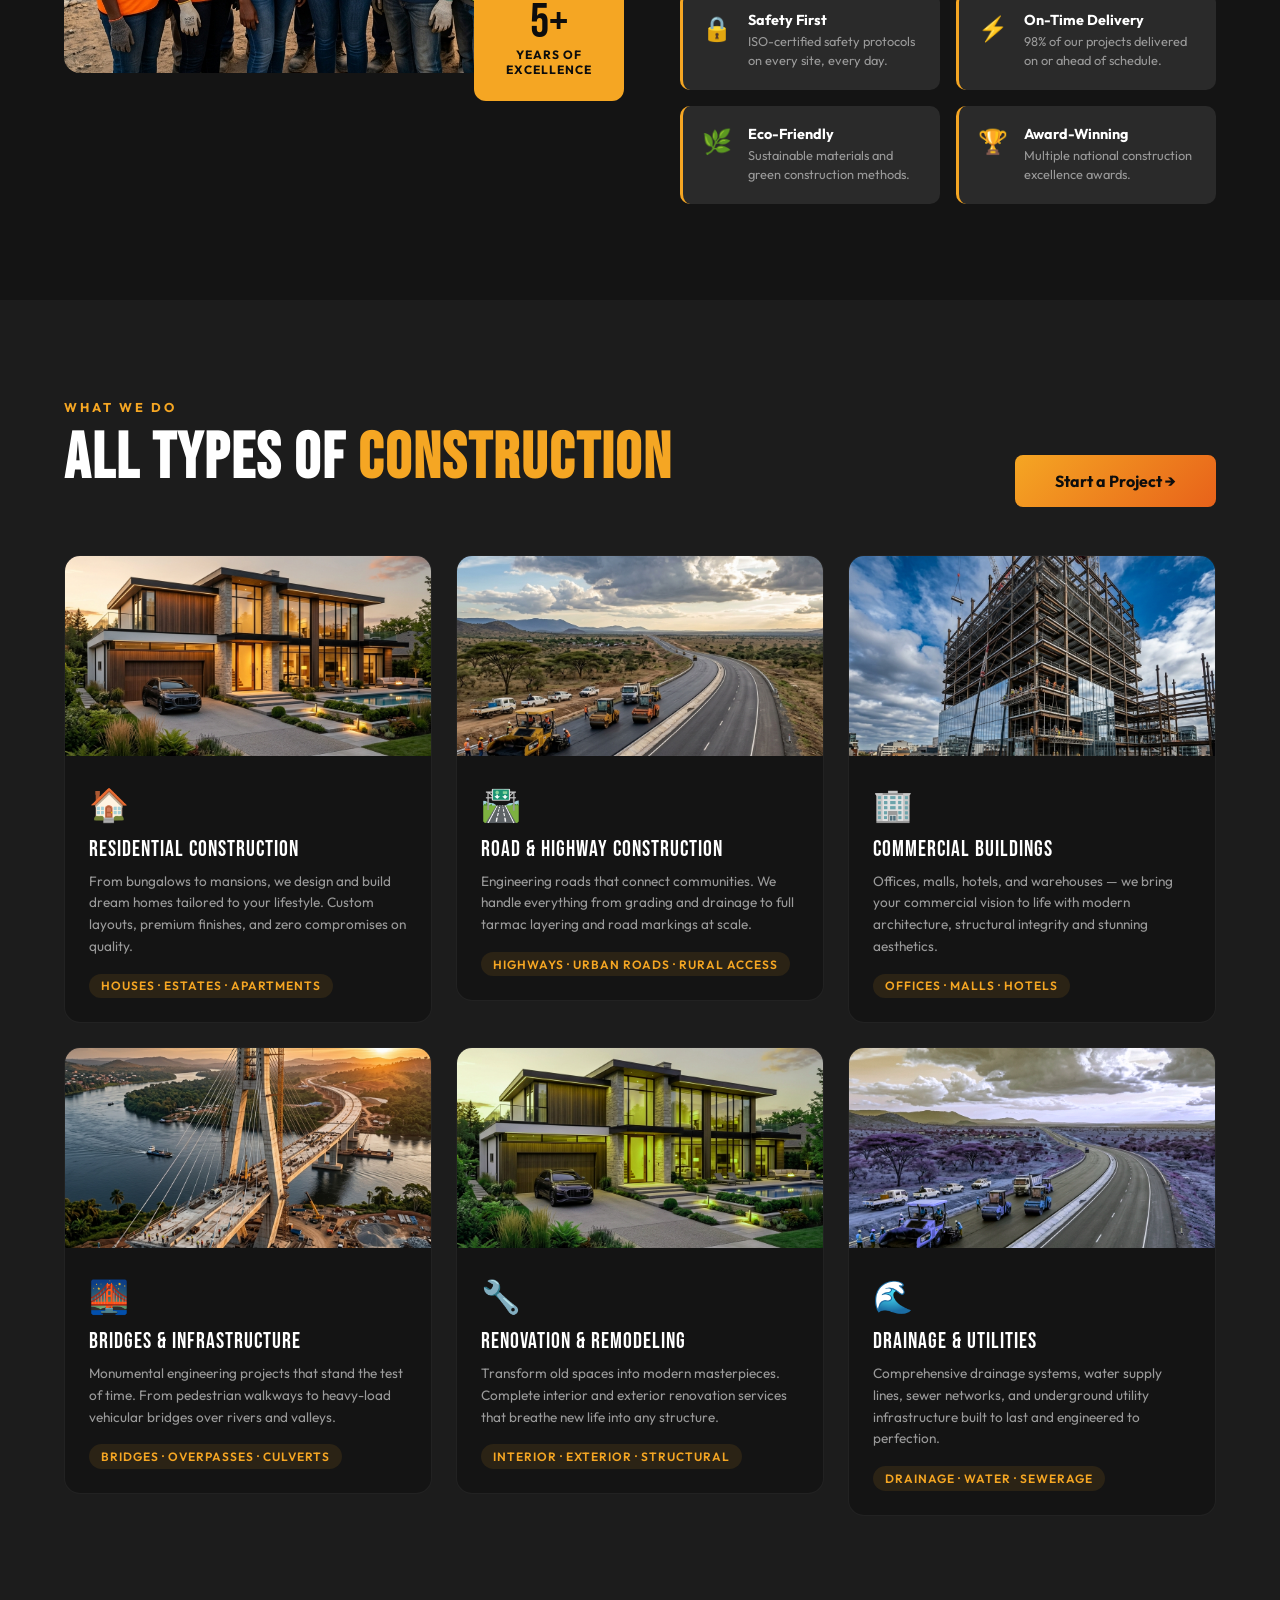
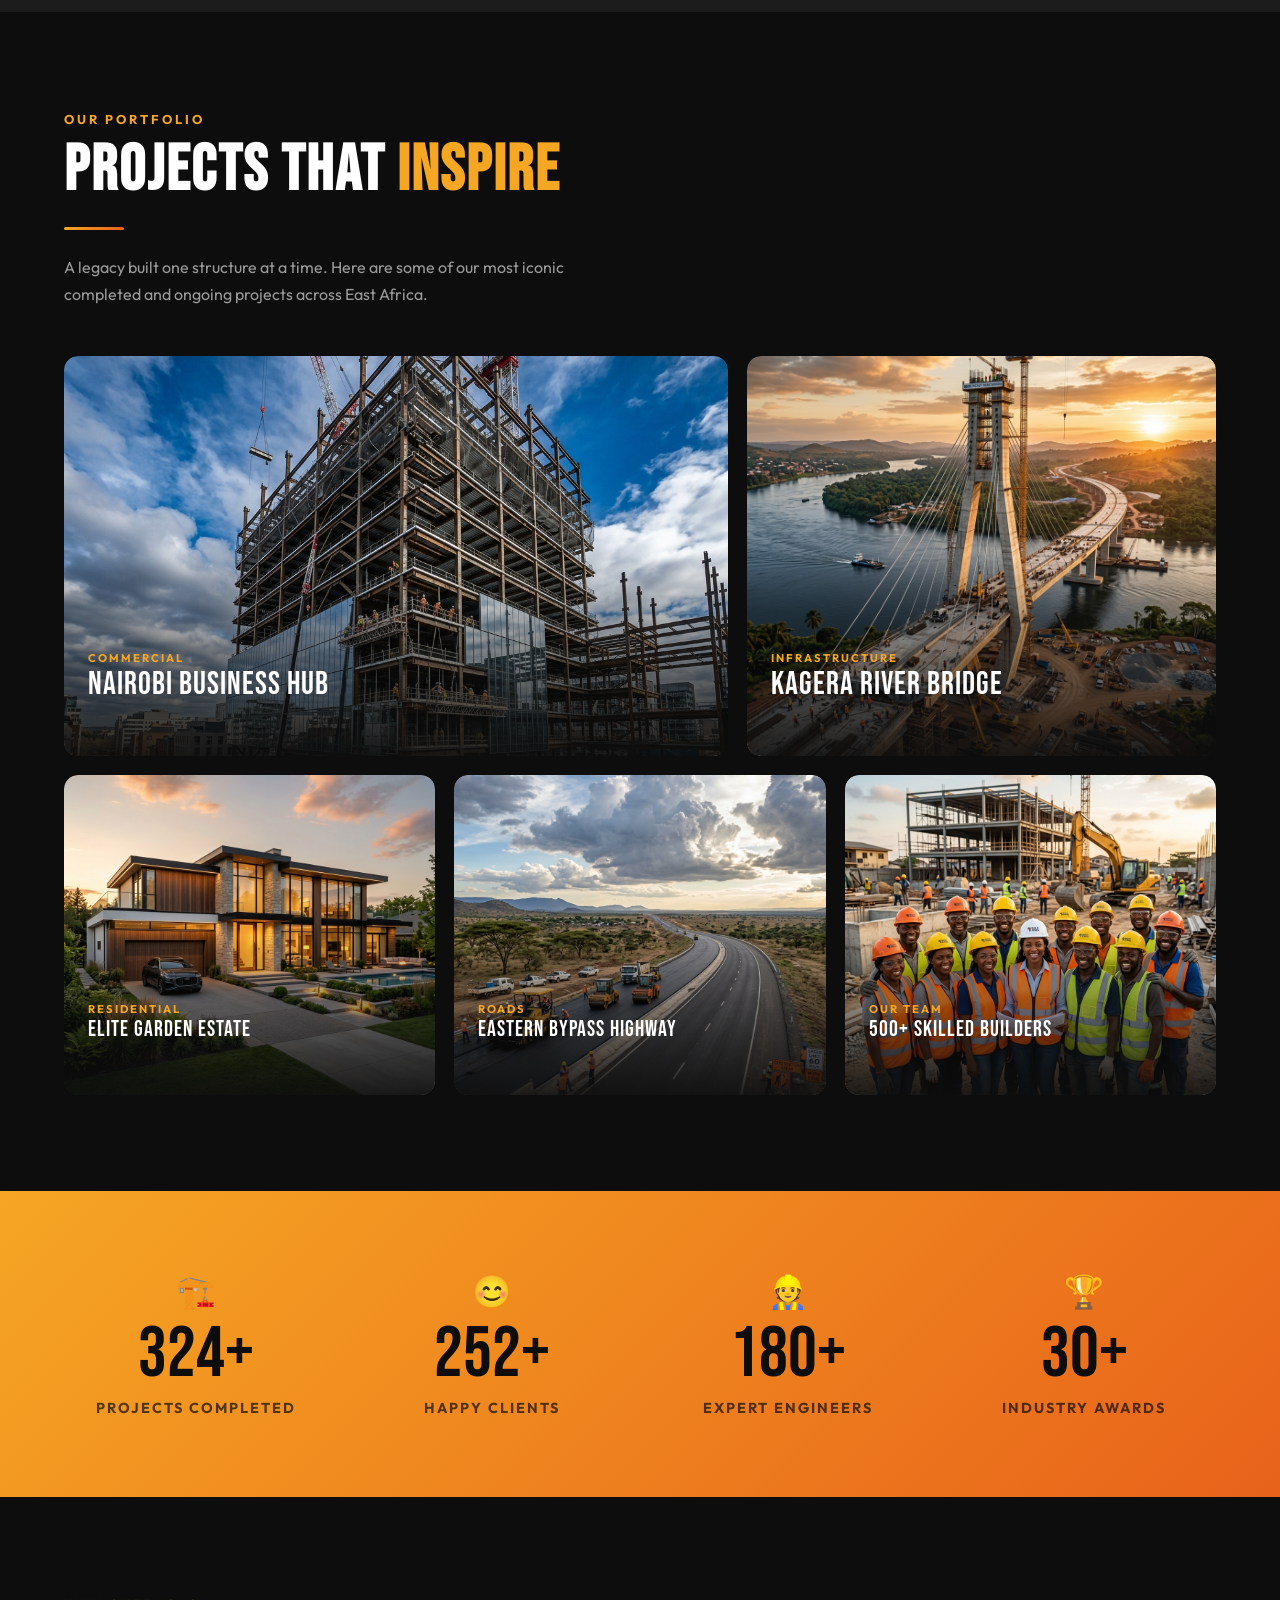
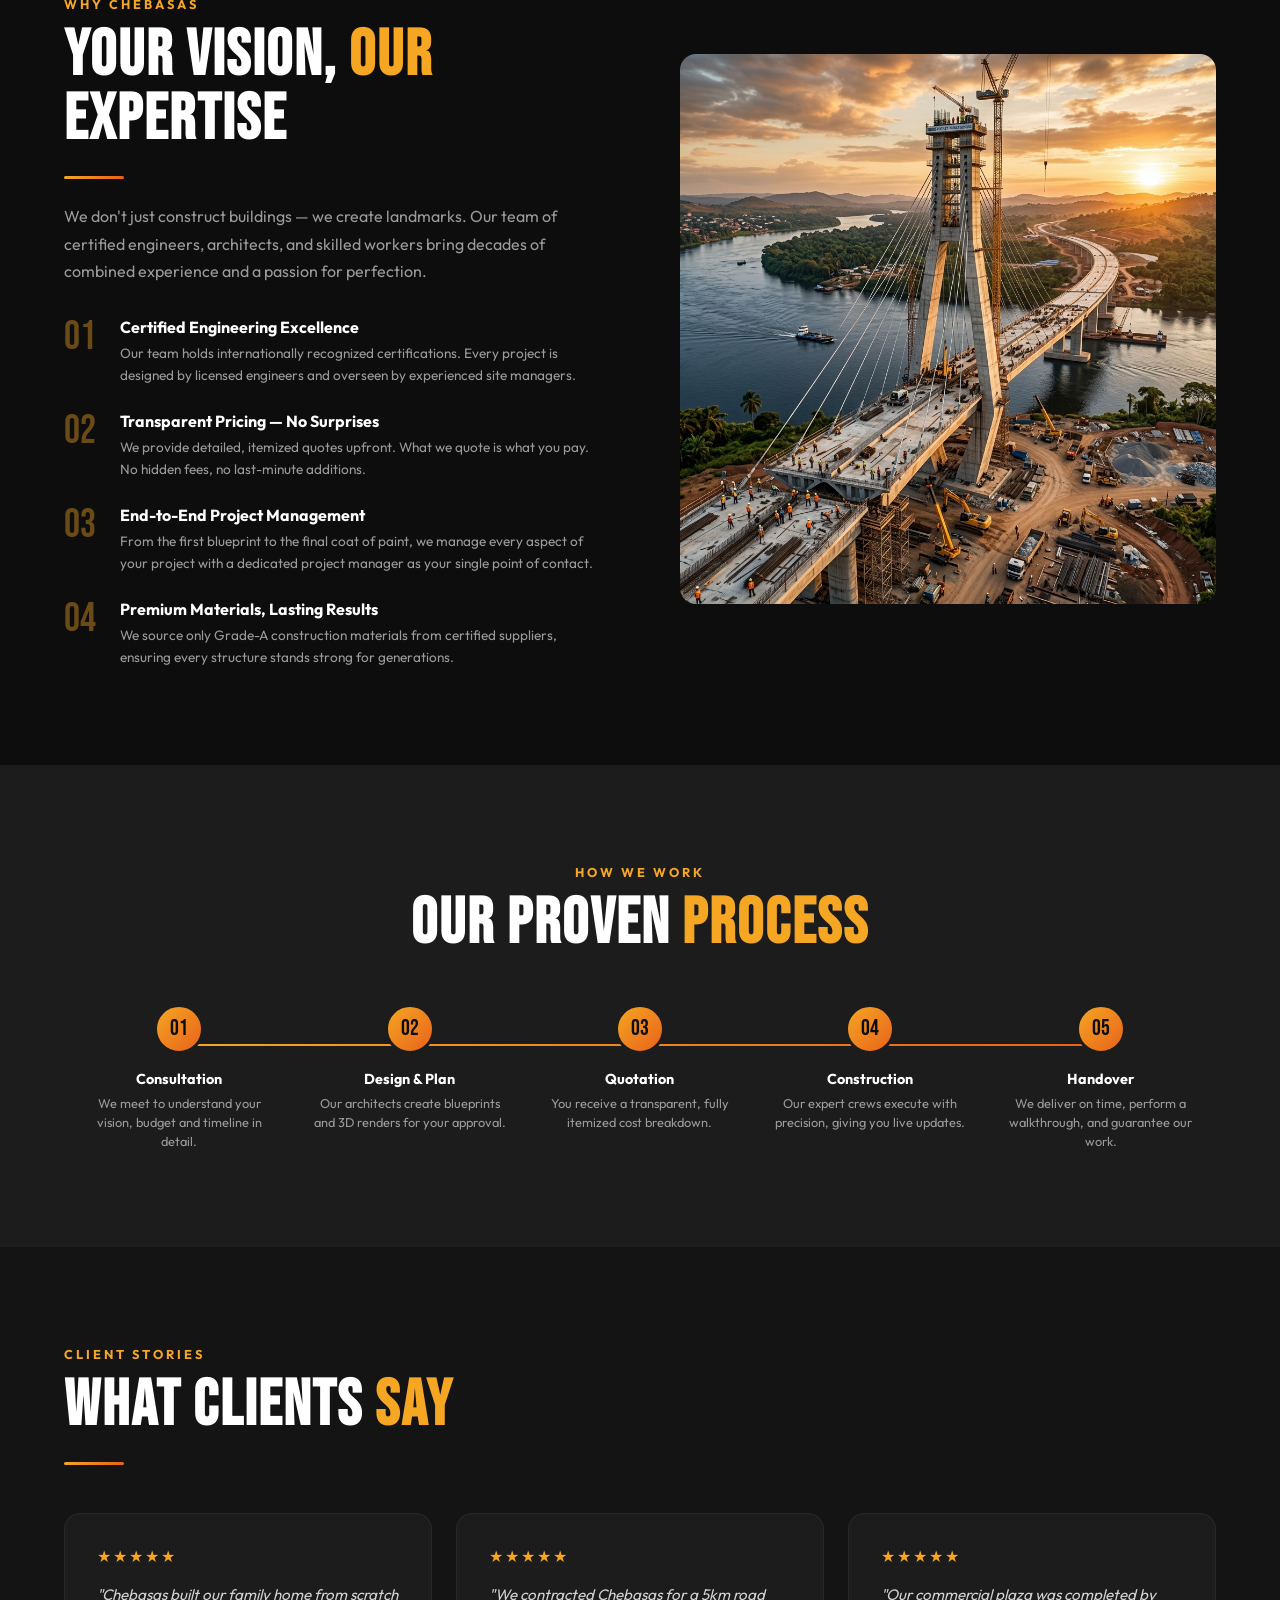
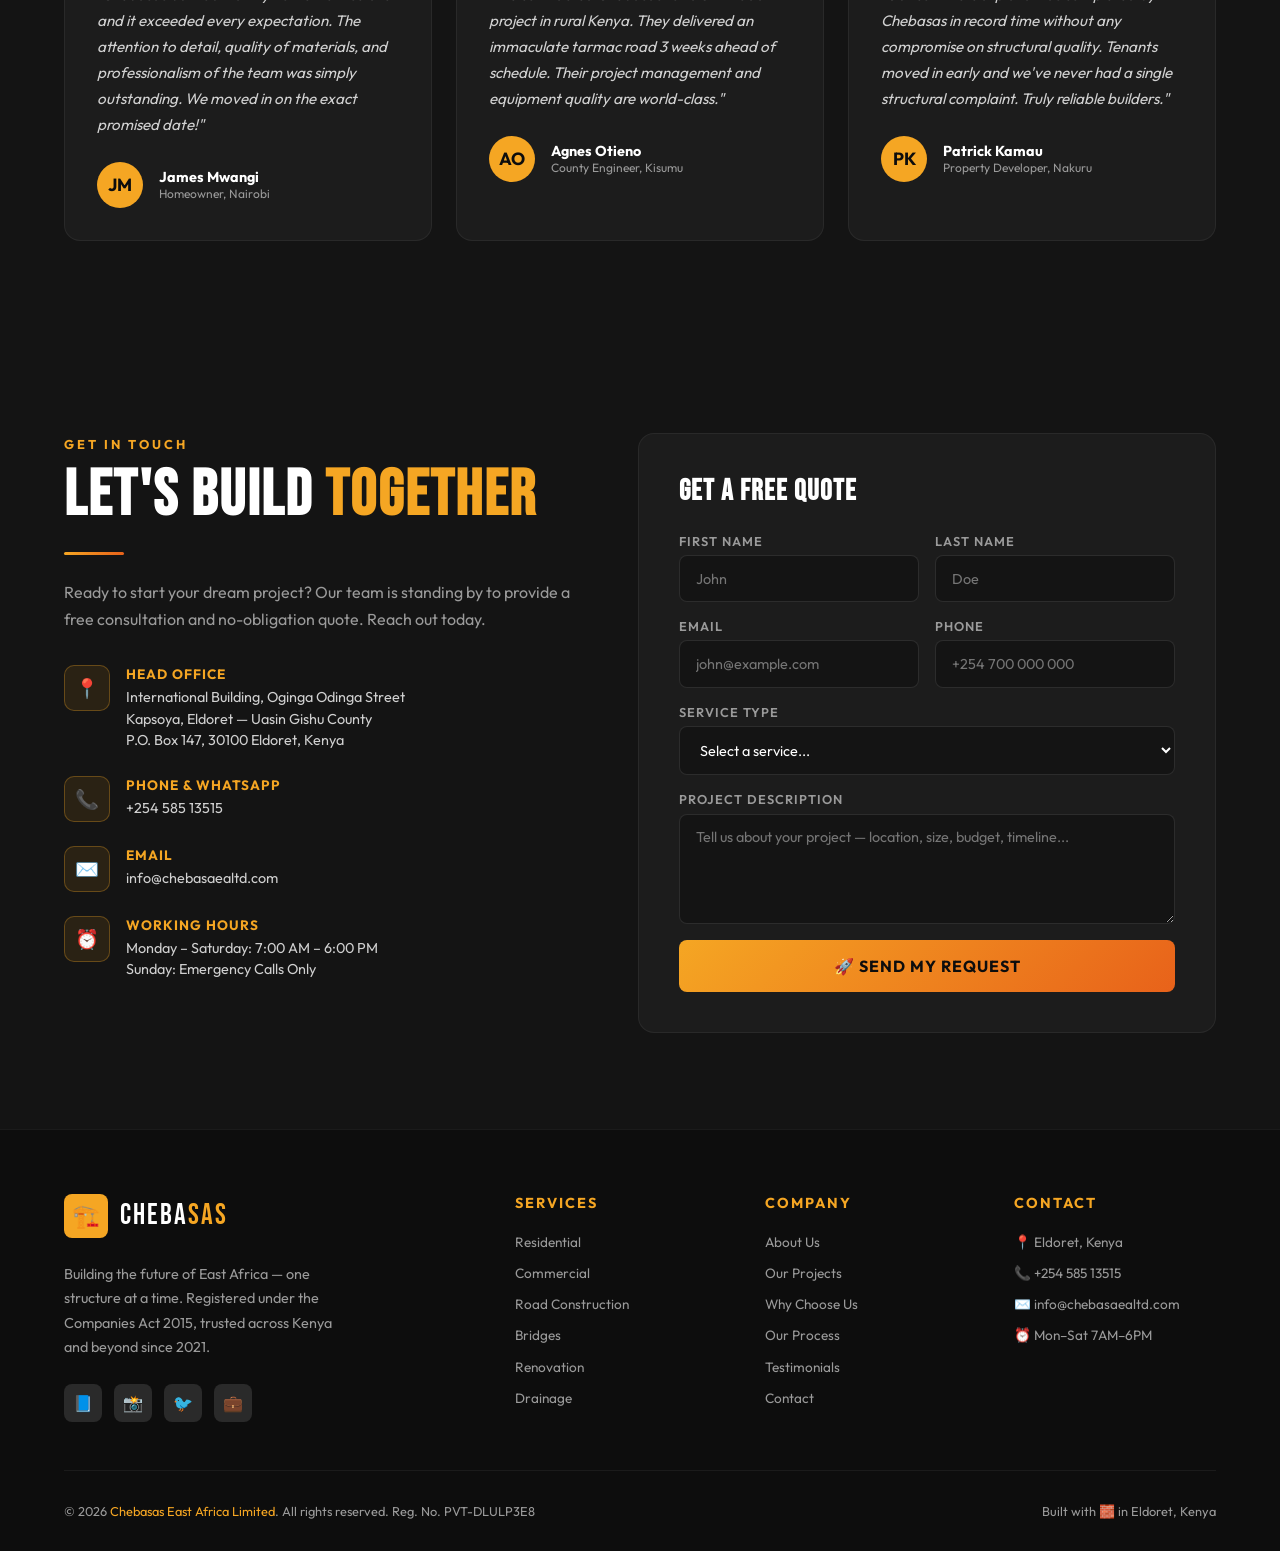
==== commit f38e4331: "clean form handling: use direct background FormSubmit JSON API post to emmanukiptoo98@gmail.com and " ====
--- a/index.html
+++ b/index.html
@@ -578,55 +578,6 @@
     </div>
   </div>
 </footer>
-
-<!-- CONTACT FALLBACK MODAL -->
-<div id="contact-modal" class="modal-overlay">
-  <div class="modal-content">
-    <div class="modal-header">
-      <h3>✉️ Send Quote Request</h3>
-      <button class="modal-close" onclick="closeContactModal()">&times;</button>
-    </div>
-    <div class="modal-body">
-      <p>Direct secure email sending is currently restricted in your browser (likely due to an adblocker, privacy extension, or network settings). Choose how you would like to complete your submission below:</p>
-      
-      <div class="modal-options">
-        <a id="btn-gmail-web" href="#" target="_blank" class="modal-btn-opt btn-gmail">
-          <span class="btn-opt-icon">🌐</span>
-          <div class="btn-opt-text">
-            <strong>Send via Gmail Web</strong>
-            <span>Opens Gmail in a new tab with your request fully pre-filled</span>
-          </div>
-        </a>
-
-        <a id="btn-native-mail" href="#" class="modal-btn-opt btn-native">
-          <span class="btn-opt-icon">💻</span>
-          <div class="btn-opt-text">
-            <strong>Send via Native Mail App</strong>
-            <span>Opens Outlook, Windows Mail, or default system email client</span>
-          </div>
-        </a>
-
-        <button onclick="copyModalDetails()" class="modal-btn-opt btn-copy">
-          <span class="btn-opt-icon">📋</span>
-          <div class="btn-opt-text">
-            <strong id="copy-btn-title">Copy Request Details</strong>
-            <span>Copy all details to clipboard to paste and email manually</span>
-          </div>
-        </button>
-      </div>
-      
-      <div class="modal-payload-box">
-        <label>Recipient Email Address:</label>
-        <div class="recipient-row">
-          <input type="text" value="emmanukiptoo98@gmail.com" readonly id="modal-recipient-copy" />
-          <button onclick="copyRecipientAddress()" class="btn-small-copy">📋 Copy Address</button>
-        </div>
-      </div>
-    </div>
-  </div>
-</div>
-
-<script src="https://smtpjs.com/v3/smtp.js"></script>
-    <script src="script.js"></script>
+<script src="script.js"></script>
 </body>
 </html>
--- a/style.css
+++ b/style.css
@@ -265,169 +265,5 @@
   .form-row { grid-template-columns: 1fr; }
 }
 
-/* CONTACT FALLBACK MODAL STYLING */
-.modal-overlay {
-  position: fixed;
-  inset: 0;
-  background: rgba(13, 13, 13, 0.85);
-  backdrop-filter: blur(12px);
-  -webkit-backdrop-filter: blur(12px);
-  z-index: 10000;
-  display: flex;
-  align-items: center;
-  justify-content: center;
-  opacity: 0;
-  pointer-events: none;
-  transition: opacity 0.4s cubic-bezier(0.16, 1, 0.3, 1);
-  padding: 1.5rem;
-}
-.modal-overlay.active {
-  opacity: 1;
-  pointer-events: auto;
-}
-.modal-content {
-  background: var(--dark3);
-  border: 1px solid rgba(245, 166, 35, 0.25);
-  border-radius: 20px;
-  width: 100%;
-  max-width: 580px;
-  box-shadow: 0 30px 80px rgba(0, 0, 0, 0.7), 0 0 40px rgba(245, 166, 35, 0.1);
-  transform: translateY(30px) scale(0.95);
-  transition: transform 0.4s cubic-bezier(0.16, 1, 0.3, 1);
-  overflow: hidden;
-}
-.modal-overlay.active .modal-content {
-  transform: translateY(0) scale(1);
-}
-.modal-header {
-  padding: 1.5rem 2rem;
-  background: var(--dark2);
-  border-bottom: 1px solid rgba(255, 255, 255, 0.06);
-  display: flex;
-  align-items: center;
-  justify-content: space-between;
-}
-.modal-header h3 {
-  font-family: 'Bebas Neue', sans-serif;
-  font-size: 1.8rem;
-  letter-spacing: 1px;
-  color: var(--white);
-  margin: 0;
-}
-.modal-close {
-  background: transparent;
-  border: none;
-  color: var(--text-muted);
-  font-size: 2rem;
-  cursor: pointer;
-  line-height: 1;
-  transition: color 0.3s;
-}
-.modal-close:hover {
-  color: var(--gold);
-}
-.modal-body {
-  padding: 2rem;
-}
-.modal-body p {
-  color: rgba(255, 255, 255, 0.8);
-  font-size: 0.95rem;
-  line-height: 1.6;
-  margin-bottom: 1.5rem;
-}
-.modal-options {
-  display: flex;
-  flex-direction: column;
-  gap: 1rem;
-  margin-bottom: 2rem;
-}
-.modal-btn-opt {
-  display: flex;
-  align-items: center;
-  gap: 1.25rem;
-  background: var(--dark2);
-  border: 1px solid rgba(255, 255, 255, 0.08);
-  border-radius: 12px;
-  padding: 1.1rem 1.5rem;
-  text-decoration: none;
-  color: var(--white);
-  text-align: left;
-  cursor: pointer;
-  font-family: 'Outfit', sans-serif;
-  transition: all 0.3s cubic-bezier(0.16, 1, 0.3, 1);
-  width: 100%;
-}
-.modal-btn-opt:hover {
-  background: var(--gray);
-  border-color: var(--gold);
-  transform: translateY(-2px);
-  box-shadow: 0 10px 20px rgba(0, 0, 0, 0.3);
-}
-.btn-opt-icon {
-  font-size: 1.8rem;
-  flex-shrink: 0;
-}
-.btn-opt-text {
-  display: flex;
-  flex-direction: column;
-  gap: 0.2rem;
-}
-.btn-opt-text strong {
-  font-size: 1rem;
-  font-weight: 700;
-  color: var(--white);
-}
-.modal-btn-opt:hover .btn-opt-text strong {
-  color: var(--gold);
-}
-.btn-opt-text span {
-  font-size: 0.8rem;
-  color: var(--text-muted);
-}
-.modal-payload-box {
-  background: var(--dark2);
-  border: 1px solid rgba(255, 255, 255, 0.05);
-  border-radius: 10px;
-  padding: 1rem 1.25rem;
-}
-.modal-payload-box label {
-  display: block;
-  font-size: 0.75rem;
-  font-weight: 700;
-  text-transform: uppercase;
-  letter-spacing: 1px;
-  color: var(--gold);
-  margin-bottom: 0.5rem;
-}
-.recipient-row {
-  display: flex;
-  gap: 0.75rem;
-}
-.recipient-row input {
-  flex-grow: 1;
-  background: var(--dark3);
-  border: 1px solid rgba(255, 255, 255, 0.1);
-  border-radius: 6px;
-  padding: 0.5rem 0.75rem;
-  color: rgba(255, 255, 255, 0.9);
-  font-size: 0.9rem;
-  outline: none;
-}
-.btn-small-copy {
-  background: var(--gold);
-  color: var(--dark);
-  border: none;
-  border-radius: 6px;
-  padding: 0.5rem 1rem;
-  font-family: 'Outfit', sans-serif;
-  font-weight: 700;
-  font-size: 0.85rem;
-  cursor: pointer;
-  transition: all 0.3s;
-  flex-shrink: 0;
-}
-.btn-small-copy:hover {
-  background: var(--orange);
-  color: var(--white);
-}
-
+
+
